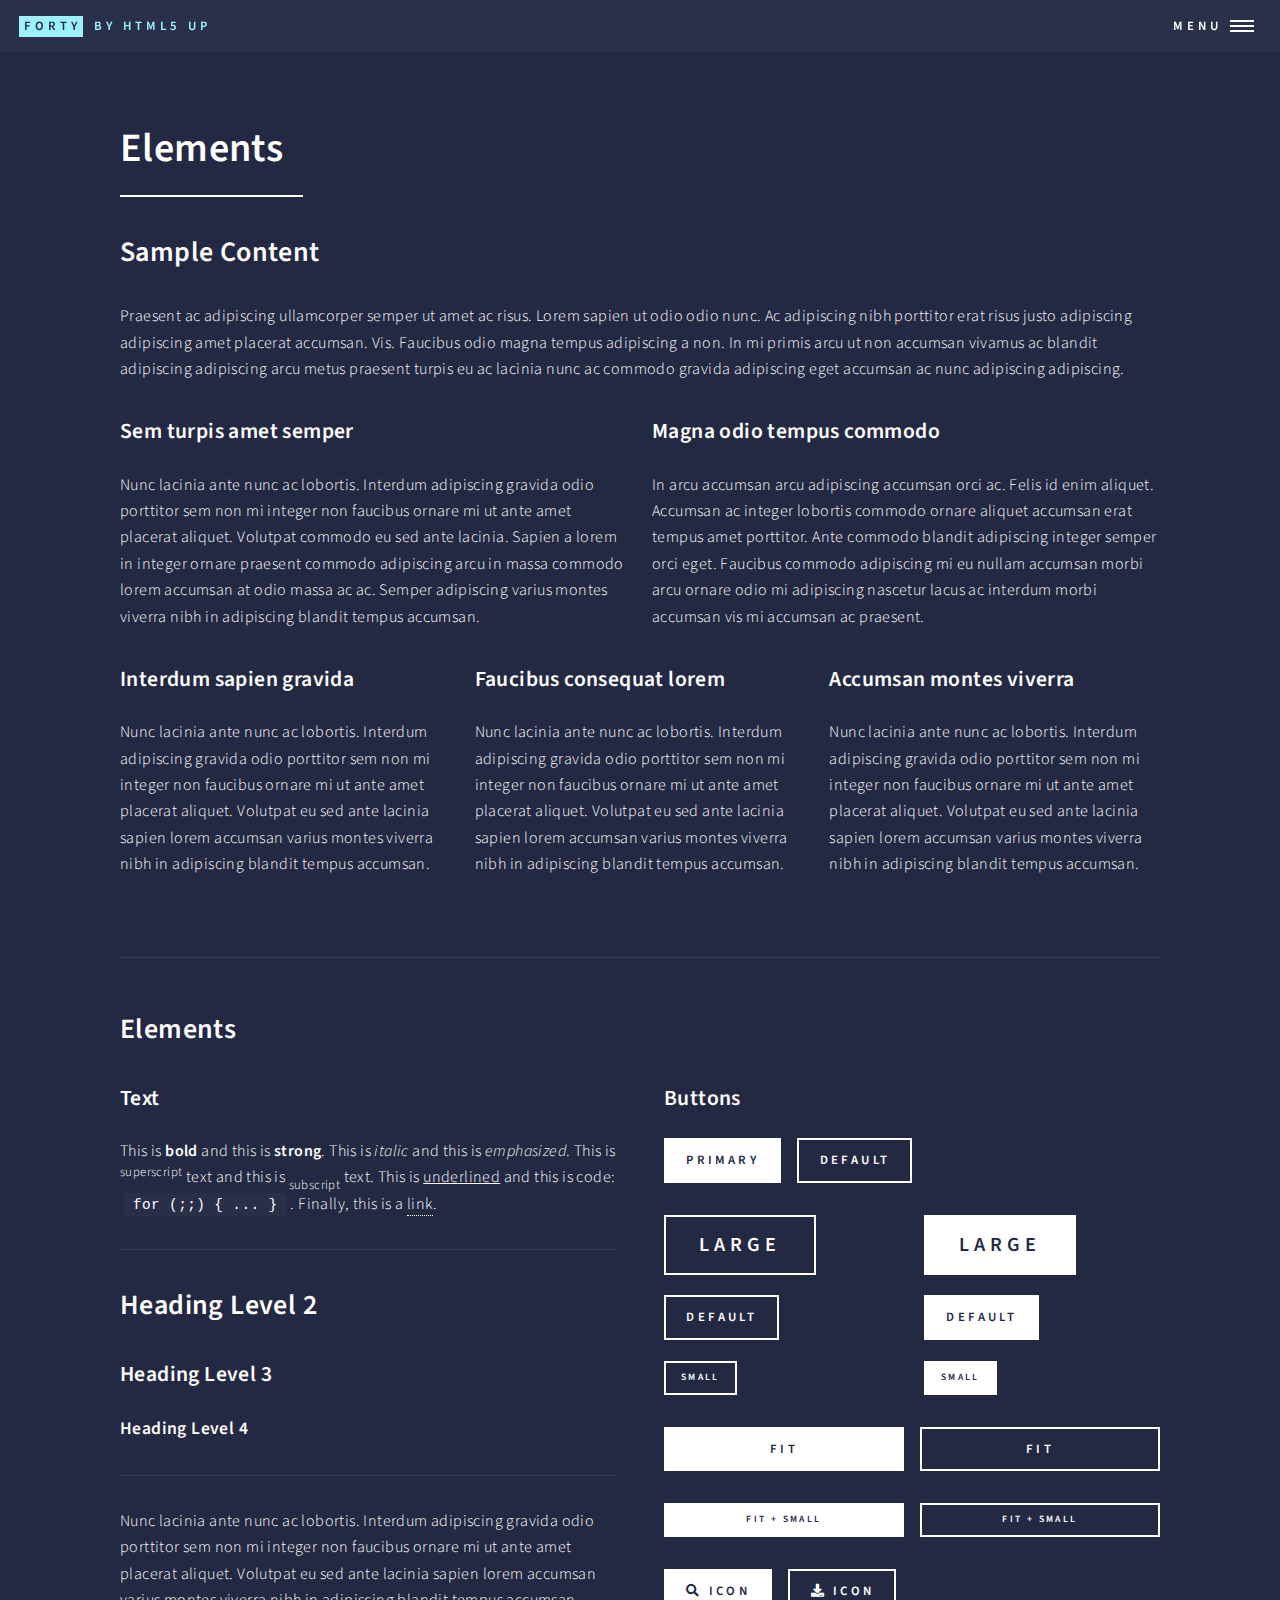
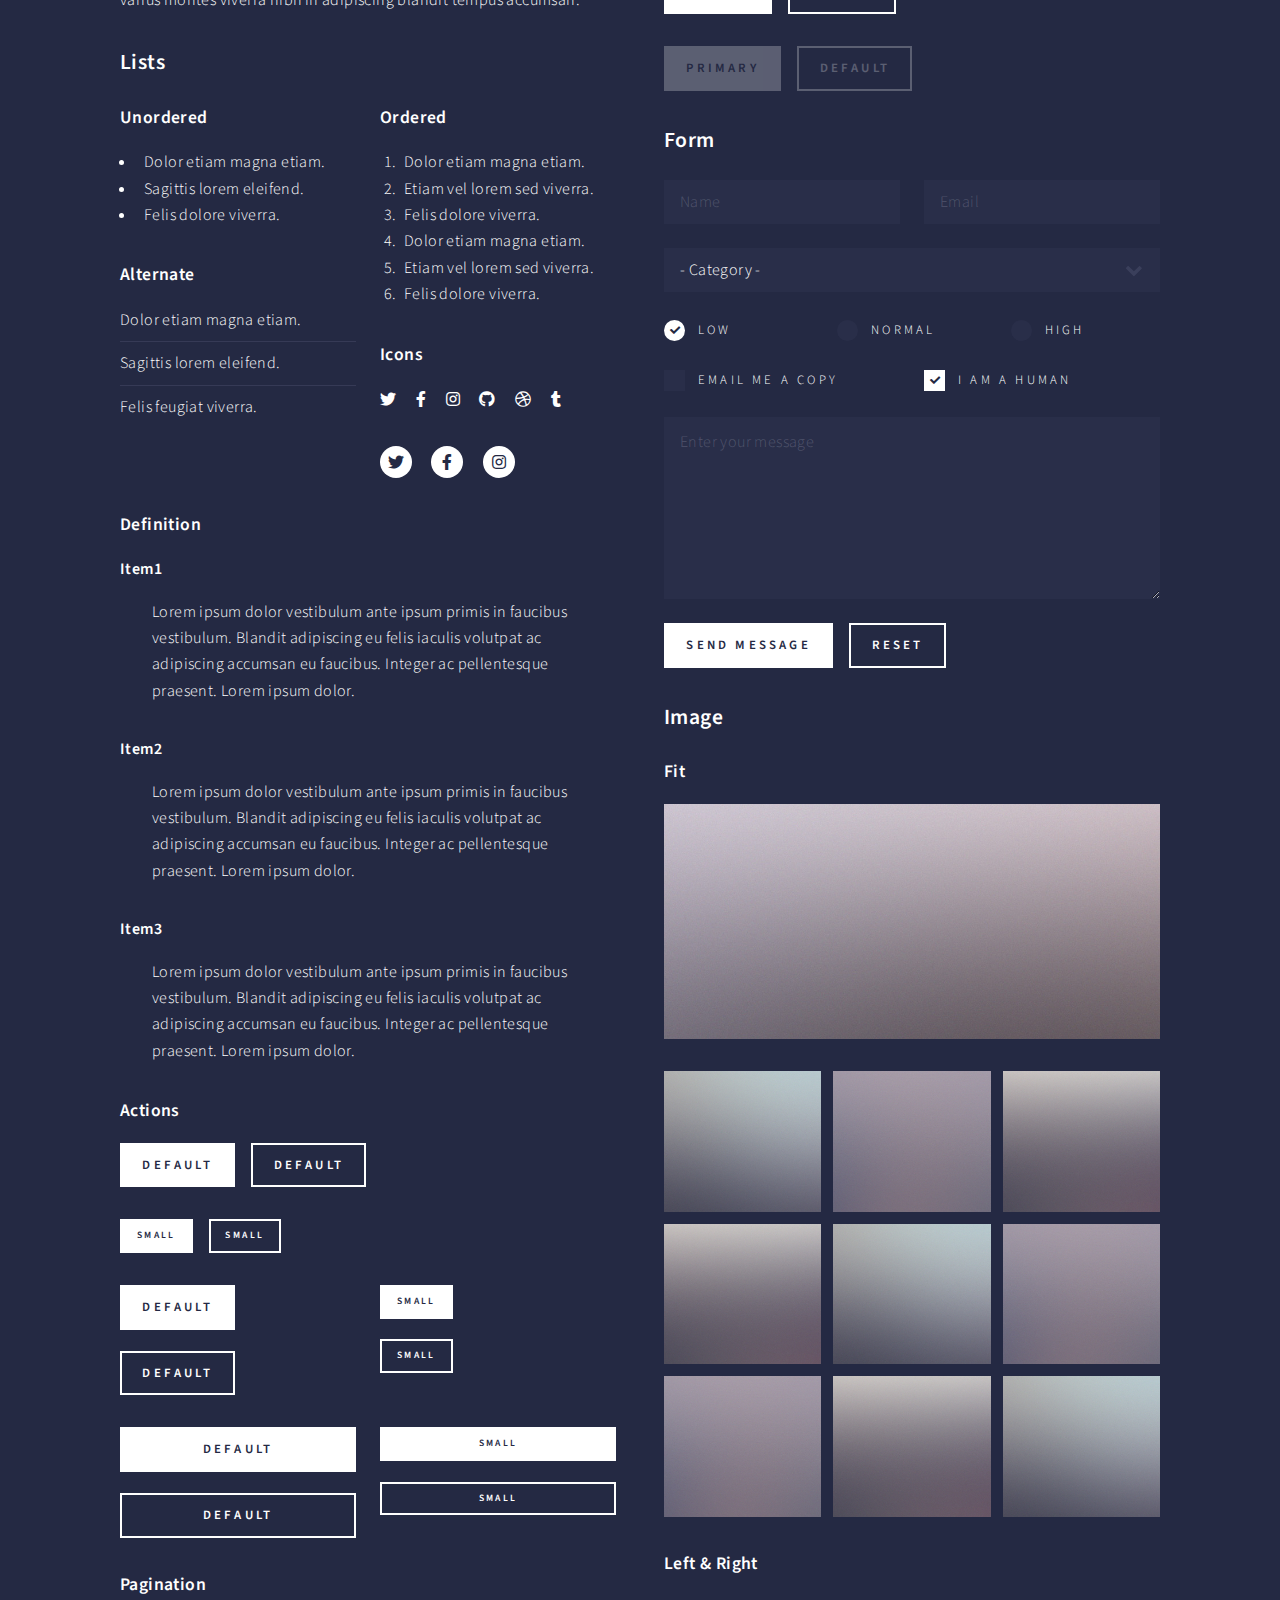
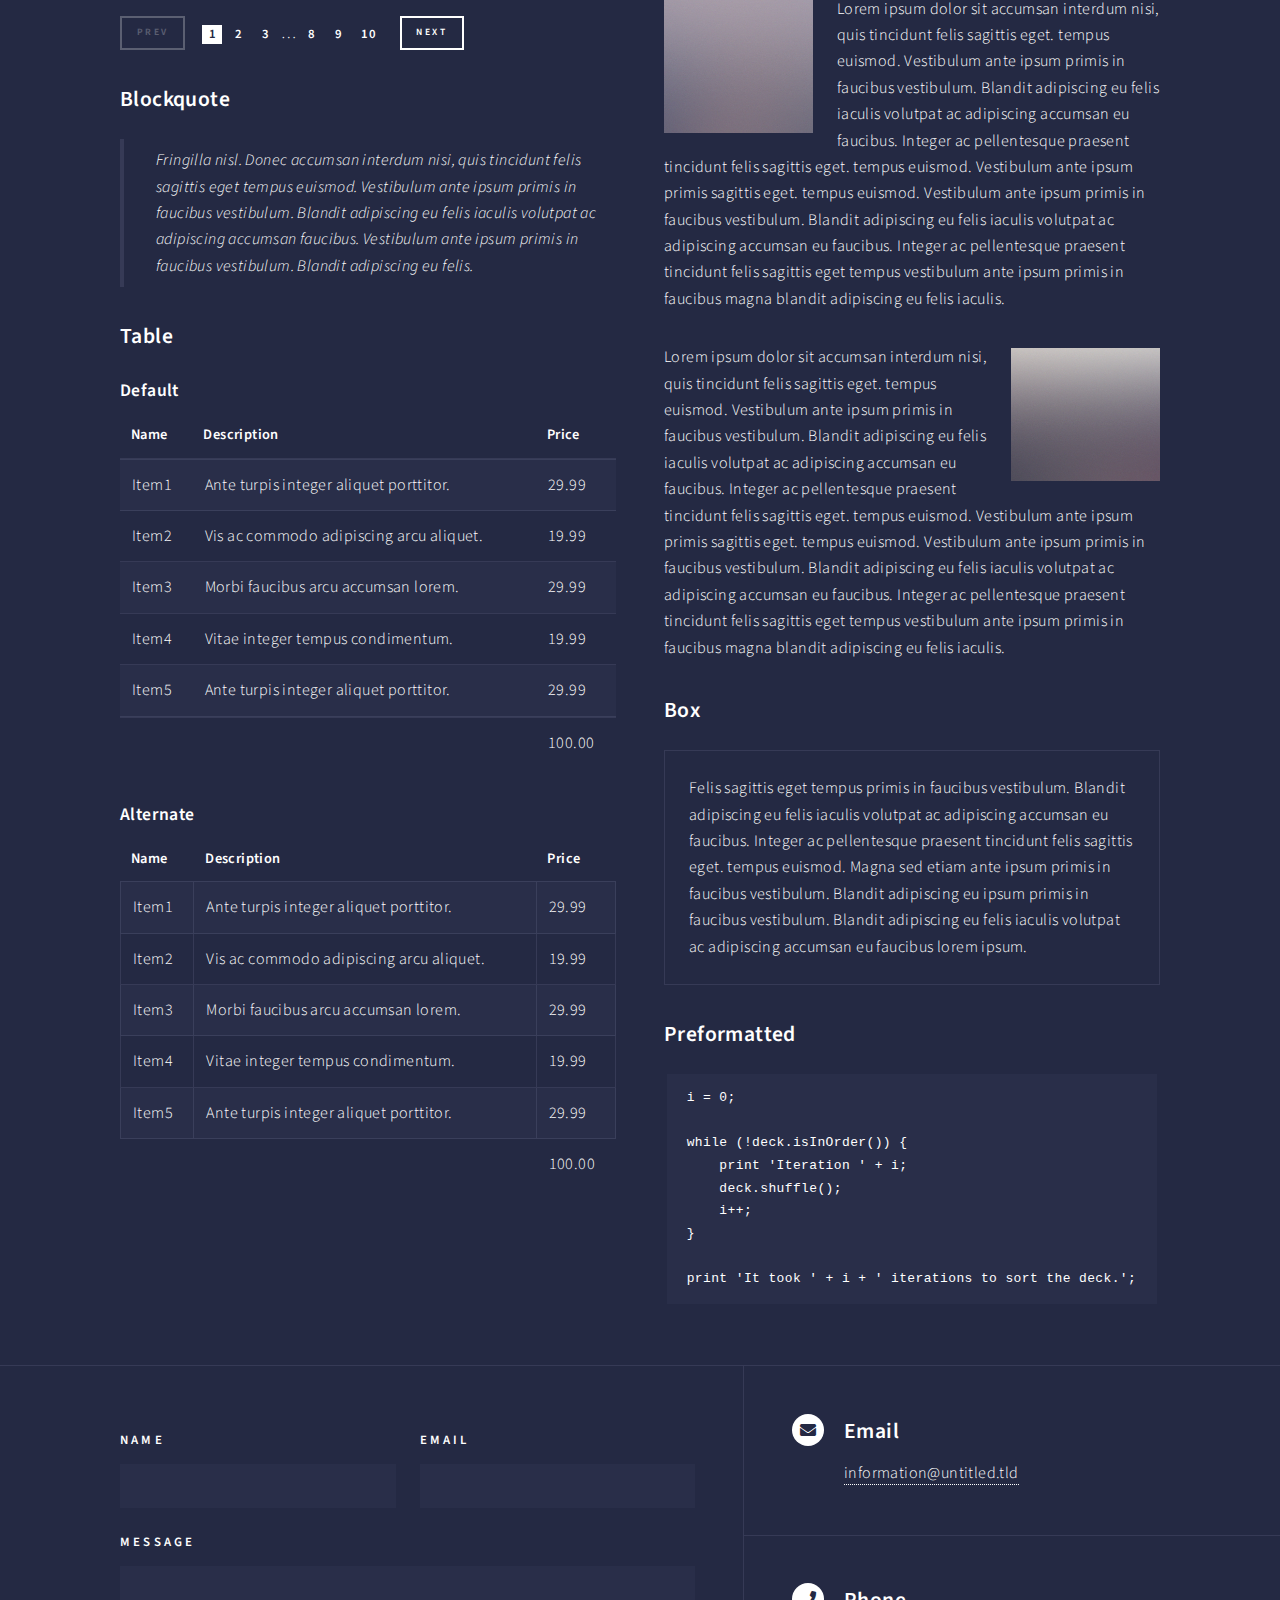
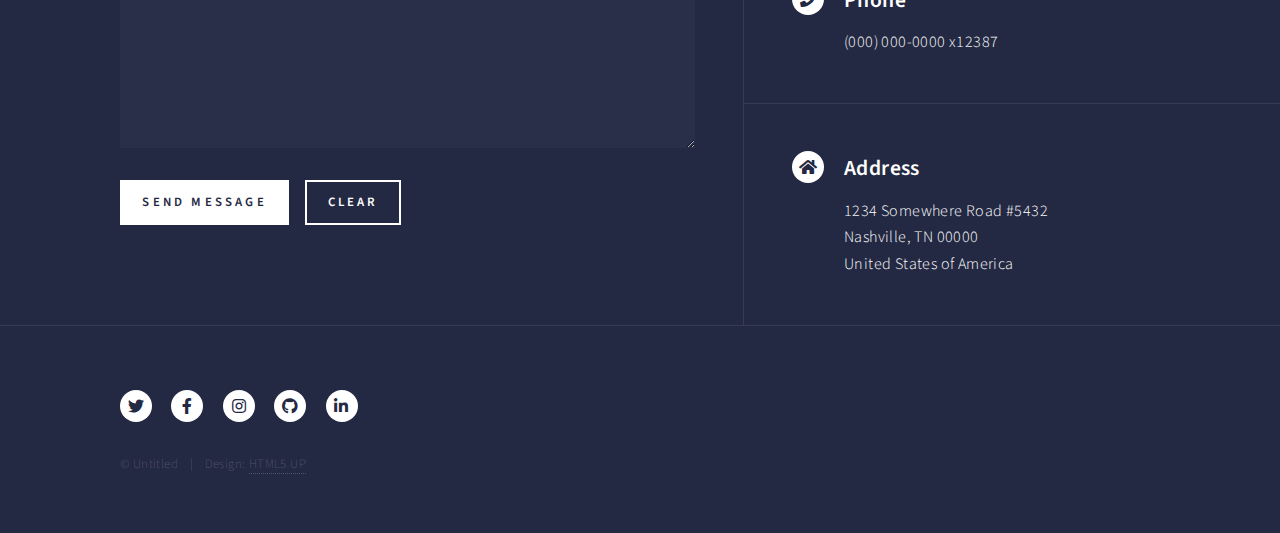
==== elements.html @ 1d863064 "html5upforty Template" ====
<!DOCTYPE HTML>
<!--
	Forty by HTML5 UP
	html5up.net | @ajlkn
	Free for personal and commercial use under the CCA 3.0 license (html5up.net/license)
-->
<html>
	<head>
		<title>Elements - Forty by HTML5 UP</title>
		<meta charset="utf-8" />
		<meta name="viewport" content="width=device-width, initial-scale=1, user-scalable=no" />
		<link rel="stylesheet" href="assets/css/main.css" />
		<noscript><link rel="stylesheet" href="assets/css/noscript.css" /></noscript>
	</head>
	<body class="is-preload">

		<!-- Wrapper -->
			<div id="wrapper">

				<!-- Header -->
					<header id="header">
						<a href="index.html" class="logo"><strong>Forty</strong> <span>by HTML5 UP</span></a>
						<nav>
							<a href="#menu">Menu</a>
						</nav>
					</header>

				<!-- Menu -->
					<nav id="menu">
						<ul class="links">
							<li><a href="index.html">Home</a></li>
							<li><a href="landing.html">Landing</a></li>
							<li><a href="generic.html">Generic</a></li>
							<li><a href="elements.html">Elements</a></li>
						</ul>
						<ul class="actions stacked">
							<li><a href="#" class="button primary fit">Get Started</a></li>
							<li><a href="#" class="button fit">Log In</a></li>
						</ul>
					</nav>

				<!-- Main -->
					<div id="main" class="alt">

						<!-- One -->
							<section id="one">
								<div class="inner">
									<header class="major">
										<h1>Elements</h1>
									</header>

									<!-- Content -->
										<h2 id="content">Sample Content</h2>
										<p>Praesent ac adipiscing ullamcorper semper ut amet ac risus. Lorem sapien ut odio odio nunc. Ac adipiscing nibh porttitor erat risus justo adipiscing adipiscing amet placerat accumsan. Vis. Faucibus odio magna tempus adipiscing a non. In mi primis arcu ut non accumsan vivamus ac blandit adipiscing adipiscing arcu metus praesent turpis eu ac lacinia nunc ac commodo gravida adipiscing eget accumsan ac nunc adipiscing adipiscing.</p>
										<div class="row">
											<div class="col-6 col-12-small">
												<h3>Sem turpis amet semper</h3>
												<p>Nunc lacinia ante nunc ac lobortis. Interdum adipiscing gravida odio porttitor sem non mi integer non faucibus ornare mi ut ante amet placerat aliquet. Volutpat commodo eu sed ante lacinia. Sapien a lorem in integer ornare praesent commodo adipiscing arcu in massa commodo lorem accumsan at odio massa ac ac. Semper adipiscing varius montes viverra nibh in adipiscing blandit tempus accumsan.</p>
											</div>
											<div class="col-6 col-12-small">
												<h3>Magna odio tempus commodo</h3>
												<p>In arcu accumsan arcu adipiscing accumsan orci ac. Felis id enim aliquet. Accumsan ac integer lobortis commodo ornare aliquet accumsan erat tempus amet porttitor. Ante commodo blandit adipiscing integer semper orci eget. Faucibus commodo adipiscing mi eu nullam accumsan morbi arcu ornare odio mi adipiscing nascetur lacus ac interdum morbi accumsan vis mi accumsan ac praesent.</p>
											</div>
											<!-- Break -->
											<div class="col-4 col-12-medium">
												<h3>Interdum sapien gravida</h3>
												<p>Nunc lacinia ante nunc ac lobortis. Interdum adipiscing gravida odio porttitor sem non mi integer non faucibus ornare mi ut ante amet placerat aliquet. Volutpat eu sed ante lacinia sapien lorem accumsan varius montes viverra nibh in adipiscing blandit tempus accumsan.</p>
											</div>
											<div class="col-4 col-12-medium">
												<h3>Faucibus consequat lorem</h3>
												<p>Nunc lacinia ante nunc ac lobortis. Interdum adipiscing gravida odio porttitor sem non mi integer non faucibus ornare mi ut ante amet placerat aliquet. Volutpat eu sed ante lacinia sapien lorem accumsan varius montes viverra nibh in adipiscing blandit tempus accumsan.</p>
											</div>
											<div class="col-4 col-12-medium">
												<h3>Accumsan montes viverra</h3>
												<p>Nunc lacinia ante nunc ac lobortis. Interdum adipiscing gravida odio porttitor sem non mi integer non faucibus ornare mi ut ante amet placerat aliquet. Volutpat eu sed ante lacinia sapien lorem accumsan varius montes viverra nibh in adipiscing blandit tempus accumsan.</p>
											</div>
										</div>

									<hr class="major" />

									<!-- Elements -->
										<h2 id="elements">Elements</h2>
										<div class="row gtr-200">
											<div class="col-6 col-12-medium">

												<!-- Text stuff -->
													<h3>Text</h3>
													<p>This is <b>bold</b> and this is <strong>strong</strong>. This is <i>italic</i> and this is <em>emphasized</em>.
													This is <sup>superscript</sup> text and this is <sub>subscript</sub> text.
													This is <u>underlined</u> and this is code: <code>for (;;) { ... }</code>.
													Finally, this is a <a href="#">link</a>.</p>
													<hr />
													<h2>Heading Level 2</h2>
													<h3>Heading Level 3</h3>
													<h4>Heading Level 4</h4>
													<hr />
													<p>Nunc lacinia ante nunc ac lobortis. Interdum adipiscing gravida odio porttitor sem non mi integer non faucibus ornare mi ut ante amet placerat aliquet. Volutpat eu sed ante lacinia sapien lorem accumsan varius montes viverra nibh in adipiscing blandit tempus accumsan.</p>

												<!-- Lists -->
													<h3>Lists</h3>
													<div class="row">
														<div class="col-6 col-12-small">

															<h4>Unordered</h4>
															<ul>
																<li>Dolor etiam magna etiam.</li>
																<li>Sagittis lorem eleifend.</li>
																<li>Felis dolore viverra.</li>
															</ul>

															<h4>Alternate</h4>
															<ul class="alt">
																<li>Dolor etiam magna etiam.</li>
																<li>Sagittis lorem eleifend.</li>
																<li>Felis feugiat viverra.</li>
															</ul>

														</div>
														<div class="col-6 col-12-small">

															<h4>Ordered</h4>
															<ol>
																<li>Dolor etiam magna etiam.</li>
																<li>Etiam vel lorem sed viverra.</li>
																<li>Felis dolore viverra.</li>
																<li>Dolor etiam magna etiam.</li>
																<li>Etiam vel lorem sed viverra.</li>
																<li>Felis dolore viverra.</li>
															</ol>

															<h4>Icons</h4>
															<ul class="icons">
																<li><a href="#" class="icon brands fa-twitter"><span class="label">Twitter</span></a></li>
																<li><a href="#" class="icon brands fa-facebook-f"><span class="label">Facebook</span></a></li>
																<li><a href="#" class="icon brands fa-instagram"><span class="label">Instagram</span></a></li>
																<li><a href="#" class="icon brands fa-github"><span class="label">Github</span></a></li>
																<li><a href="#" class="icon brands fa-dribbble"><span class="label">Dribbble</span></a></li>
																<li><a href="#" class="icon brands fa-tumblr"><span class="label">Tumblr</span></a></li>
															</ul>
															<ul class="icons">
																<li><a href="#" class="icon brands alt fa-twitter"><span class="label">Twitter</span></a></li>
																<li><a href="#" class="icon brands alt fa-facebook-f"><span class="label">Facebook</span></a></li>
																<li><a href="#" class="icon brands alt fa-instagram"><span class="label">Instagram</span></a></li>
															</ul>

														</div>
													</div>
													<h4>Definition</h4>
													<dl>
														<dt>Item1</dt>
														<dd>
															<p>Lorem ipsum dolor vestibulum ante ipsum primis in faucibus vestibulum. Blandit adipiscing eu felis iaculis volutpat ac adipiscing accumsan eu faucibus. Integer ac pellentesque praesent. Lorem ipsum dolor.</p>
														</dd>
														<dt>Item2</dt>
														<dd>
															<p>Lorem ipsum dolor vestibulum ante ipsum primis in faucibus vestibulum. Blandit adipiscing eu felis iaculis volutpat ac adipiscing accumsan eu faucibus. Integer ac pellentesque praesent. Lorem ipsum dolor.</p>
														</dd>
														<dt>Item3</dt>
														<dd>
															<p>Lorem ipsum dolor vestibulum ante ipsum primis in faucibus vestibulum. Blandit adipiscing eu felis iaculis volutpat ac adipiscing accumsan eu faucibus. Integer ac pellentesque praesent. Lorem ipsum dolor.</p>
														</dd>
													</dl>

													<h4>Actions</h4>
													<ul class="actions">
														<li><a href="#" class="button primary">Default</a></li>
														<li><a href="#" class="button">Default</a></li>
													</ul>
													<ul class="actions small">
														<li><a href="#" class="button primary small">Small</a></li>
														<li><a href="#" class="button small">Small</a></li>
													</ul>
													<div class="row">
														<div class="col-6 col-12-small">
															<ul class="actions stacked">
																<li><a href="#" class="button primary">Default</a></li>
																<li><a href="#" class="button">Default</a></li>
															</ul>
														</div>
														<div class="col-6 col-12-small">
															<ul class="actions stacked">
																<li><a href="#" class="button primary small">Small</a></li>
																<li><a href="#" class="button small">Small</a></li>
															</ul>
														</div>
														<div class="col-6 col-12-small">
															<ul class="actions stacked">
																<li><a href="#" class="button primary fit">Default</a></li>
																<li><a href="#" class="button fit">Default</a></li>
															</ul>
														</div>
														<div class="col-6 col-12-small">
															<ul class="actions stacked">
																<li><a href="#" class="button primary small fit">Small</a></li>
																<li><a href="#" class="button small fit">Small</a></li>
															</ul>
														</div>
													</div>

													<h4>Pagination</h4>
													<ul class="pagination">
														<li><span class="button small disabled">Prev</span></li>
														<li><a href="#" class="page active">1</a></li>
														<li><a href="#" class="page">2</a></li>
														<li><a href="#" class="page">3</a></li>
														<li><span>&hellip;</span></li>
														<li><a href="#" class="page">8</a></li>
														<li><a href="#" class="page">9</a></li>
														<li><a href="#" class="page">10</a></li>
														<li><a href="#" class="button small">Next</a></li>
													</ul>

												<!-- Blockquote -->
													<h3>Blockquote</h3>
													<blockquote>Fringilla nisl. Donec accumsan interdum nisi, quis tincidunt felis sagittis eget tempus euismod. Vestibulum ante ipsum primis in faucibus vestibulum. Blandit adipiscing eu felis iaculis volutpat ac adipiscing accumsan faucibus. Vestibulum ante ipsum primis in faucibus vestibulum. Blandit adipiscing eu felis.</blockquote>

												<!-- Table -->
													<h3>Table</h3>

													<h4>Default</h4>
													<div class="table-wrapper">
														<table>
															<thead>
																<tr>
																	<th>Name</th>
																	<th>Description</th>
																	<th>Price</th>
																</tr>
															</thead>
															<tbody>
																<tr>
																	<td>Item1</td>
																	<td>Ante turpis integer aliquet porttitor.</td>
																	<td>29.99</td>
																</tr>
																<tr>
																	<td>Item2</td>
																	<td>Vis ac commodo adipiscing arcu aliquet.</td>
																	<td>19.99</td>
																</tr>
																<tr>
																	<td>Item3</td>
																	<td> Morbi faucibus arcu accumsan lorem.</td>
																	<td>29.99</td>
																</tr>
																<tr>
																	<td>Item4</td>
																	<td>Vitae integer tempus condimentum.</td>
																	<td>19.99</td>
																</tr>
																<tr>
																	<td>Item5</td>
																	<td>Ante turpis integer aliquet porttitor.</td>
																	<td>29.99</td>
																</tr>
															</tbody>
															<tfoot>
																<tr>
																	<td colspan="2"></td>
																	<td>100.00</td>
																</tr>
															</tfoot>
														</table>
													</div>

													<h4>Alternate</h4>
													<div class="table-wrapper">
														<table class="alt">
															<thead>
																<tr>
																	<th>Name</th>
																	<th>Description</th>
																	<th>Price</th>
																</tr>
															</thead>
															<tbody>
																<tr>
																	<td>Item1</td>
																	<td>Ante turpis integer aliquet porttitor.</td>
																	<td>29.99</td>
																</tr>
																<tr>
																	<td>Item2</td>
																	<td>Vis ac commodo adipiscing arcu aliquet.</td>
																	<td>19.99</td>
																</tr>
																<tr>
																	<td>Item3</td>
																	<td> Morbi faucibus arcu accumsan lorem.</td>
																	<td>29.99</td>
																</tr>
																<tr>
																	<td>Item4</td>
																	<td>Vitae integer tempus condimentum.</td>
																	<td>19.99</td>
																</tr>
																<tr>
																	<td>Item5</td>
																	<td>Ante turpis integer aliquet porttitor.</td>
																	<td>29.99</td>
																</tr>
															</tbody>
															<tfoot>
																<tr>
																	<td colspan="2"></td>
																	<td>100.00</td>
																</tr>
															</tfoot>
														</table>
													</div>

											</div>
											<div class="col-6 col-12-medium">

												<!-- Buttons -->
													<h3>Buttons</h3>
													<ul class="actions">
														<li><a href="#" class="button primary">Primary</a></li>
														<li><a href="#" class="button">Default</a></li>
													</ul>
													<div class="row">
														<div class="col-6 col-12-xsmall">
															<ul class="actions stacked">
																<li><a href="#" class="button large">Large</a></li>
																<li><a href="#" class="button">Default</a></li>
																<li><a href="#" class="button small">Small</a></li>
															</ul>
														</div>
														<div class="col-6 col-12-xsmall">
															<ul class="actions stacked">
																<li><a href="#" class="button primary large">Large</a></li>
																<li><a href="#" class="button primary">Default</a></li>
																<li><a href="#" class="button primary small">Small</a></li>
															</ul>
														</div>
													</div>
													<ul class="actions fit">
														<li><a href="#" class="button primary fit">Fit</a></li>
														<li><a href="#" class="button fit">Fit</a></li>
													</ul>
													<ul class="actions fit small">
														<li><a href="#" class="button primary fit small">Fit + Small</a></li>
														<li><a href="#" class="button fit small">Fit + Small</a></li>
													</ul>
													<ul class="actions">
														<li><a href="#" class="button primary icon solid fa-search">Icon</a></li>
														<li><a href="#" class="button icon solid fa-download">Icon</a></li>
													</ul>
													<ul class="actions">
														<li><span class="button primary disabled">Primary</span></li>
														<li><span class="button disabled">Default</span></li>
													</ul>

												<!-- Form -->
													<h3>Form</h3>

													<form method="post" action="#">
														<div class="row gtr-uniform">
															<div class="col-6 col-12-xsmall">
																<input type="text" name="demo-name" id="demo-name" value="" placeholder="Name" />
															</div>
															<div class="col-6 col-12-xsmall">
																<input type="email" name="demo-email" id="demo-email" value="" placeholder="Email" />
															</div>
															<!-- Break -->
															<div class="col-12">
																<select name="demo-category" id="demo-category">
																	<option value="">- Category -</option>
																	<option value="1">Manufacturing</option>
																	<option value="1">Shipping</option>
																	<option value="1">Administration</option>
																	<option value="1">Human Resources</option>
																</select>
															</div>
															<!-- Break -->
															<div class="col-4 col-12-small">
																<input type="radio" id="demo-priority-low" name="demo-priority" checked>
																<label for="demo-priority-low">Low</label>
															</div>
															<div class="col-4 col-12-small">
																<input type="radio" id="demo-priority-normal" name="demo-priority">
																<label for="demo-priority-normal">Normal</label>
															</div>
															<div class="col-4 col-12-small">
																<input type="radio" id="demo-priority-high" name="demo-priority">
																<label for="demo-priority-high">High</label>
															</div>
															<!-- Break -->
															<div class="col-6 col-12-small">
																<input type="checkbox" id="demo-copy" name="demo-copy">
																<label for="demo-copy">Email me a copy</label>
															</div>
															<div class="col-6 col-12-small">
																<input type="checkbox" id="demo-human" name="demo-human" checked>
																<label for="demo-human">I am a human</label>
															</div>
															<!-- Break -->
															<div class="col-12">
																<textarea name="demo-message" id="demo-message" placeholder="Enter your message" rows="6"></textarea>
															</div>
															<!-- Break -->
															<div class="col-12">
																<ul class="actions">
																	<li><input type="submit" value="Send Message" class="primary" /></li>
																	<li><input type="reset" value="Reset" /></li>
																</ul>
															</div>
														</div>
													</form>

												<!-- Image -->
													<h3>Image</h3>

													<h4>Fit</h4>
													<span class="image fit"><img src="images/pic03.jpg" alt="" /></span>
													<div class="box alt">
														<div class="row gtr-50 gtr-uniform">
															<div class="col-4"><span class="image fit"><img src="images/pic08.jpg" alt="" /></span></div>
															<div class="col-4"><span class="image fit"><img src="images/pic09.jpg" alt="" /></span></div>
															<div class="col-4"><span class="image fit"><img src="images/pic10.jpg" alt="" /></span></div>
															<!-- Break -->
															<div class="col-4"><span class="image fit"><img src="images/pic10.jpg" alt="" /></span></div>
															<div class="col-4"><span class="image fit"><img src="images/pic08.jpg" alt="" /></span></div>
															<div class="col-4"><span class="image fit"><img src="images/pic09.jpg" alt="" /></span></div>
															<!-- Break -->
															<div class="col-4"><span class="image fit"><img src="images/pic09.jpg" alt="" /></span></div>
															<div class="col-4"><span class="image fit"><img src="images/pic10.jpg" alt="" /></span></div>
															<div class="col-4"><span class="image fit"><img src="images/pic08.jpg" alt="" /></span></div>
														</div>
													</div>

													<h4>Left &amp; Right</h4>
													<p><span class="image left"><img src="images/pic09.jpg" alt="" /></span>Lorem ipsum dolor sit accumsan interdum nisi, quis tincidunt felis sagittis eget. tempus euismod. Vestibulum ante ipsum primis in faucibus vestibulum. Blandit adipiscing eu felis iaculis volutpat ac adipiscing accumsan eu faucibus. Integer ac pellentesque praesent tincidunt felis sagittis eget. tempus euismod. Vestibulum ante ipsum primis sagittis eget. tempus euismod. Vestibulum ante ipsum primis in faucibus vestibulum. Blandit adipiscing eu felis iaculis volutpat ac adipiscing accumsan eu faucibus. Integer ac pellentesque praesent tincidunt felis sagittis eget tempus vestibulum ante ipsum primis in faucibus magna blandit adipiscing eu felis iaculis.</p>
													<p><span class="image right"><img src="images/pic10.jpg" alt="" /></span>Lorem ipsum dolor sit accumsan interdum nisi, quis tincidunt felis sagittis eget. tempus euismod. Vestibulum ante ipsum primis in faucibus vestibulum. Blandit adipiscing eu felis iaculis volutpat ac adipiscing accumsan eu faucibus. Integer ac pellentesque praesent tincidunt felis sagittis eget. tempus euismod. Vestibulum ante ipsum primis sagittis eget. tempus euismod. Vestibulum ante ipsum primis in faucibus vestibulum. Blandit adipiscing eu felis iaculis volutpat ac adipiscing accumsan eu faucibus. Integer ac pellentesque praesent tincidunt felis sagittis eget tempus vestibulum ante ipsum primis in faucibus magna blandit adipiscing eu felis iaculis.</p>

												<!-- Box -->
													<h3>Box</h3>
													<div class="box">
														<p>Felis sagittis eget tempus primis in faucibus vestibulum. Blandit adipiscing eu felis iaculis volutpat ac adipiscing accumsan eu faucibus. Integer ac pellentesque praesent tincidunt felis sagittis eget. tempus euismod. Magna sed etiam ante ipsum primis in faucibus vestibulum. Blandit adipiscing eu ipsum primis in faucibus vestibulum. Blandit adipiscing eu felis iaculis volutpat ac adipiscing accumsan eu faucibus lorem ipsum.</p>
													</div>

												<!-- Preformatted Code -->
													<h3>Preformatted</h3>
													<pre><code>i = 0;

while (!deck.isInOrder()) {
    print 'Iteration ' + i;
    deck.shuffle();
    i++;
}

print 'It took ' + i + ' iterations to sort the deck.';
</code></pre>

											</div>
										</div>

								</div>
							</section>

					</div>

				<!-- Contact -->
					<section id="contact">
						<div class="inner">
							<section>
								<form method="post" action="#">
									<div class="fields">
										<div class="field half">
											<label for="name">Name</label>
											<input type="text" name="name" id="name" />
										</div>
										<div class="field half">
											<label for="email">Email</label>
											<input type="text" name="email" id="email" />
										</div>
										<div class="field">
											<label for="message">Message</label>
											<textarea name="message" id="message" rows="6"></textarea>
										</div>
									</div>
									<ul class="actions">
										<li><input type="submit" value="Send Message" class="primary" /></li>
										<li><input type="reset" value="Clear" /></li>
									</ul>
								</form>
							</section>
							<section class="split">
								<section>
									<div class="contact-method">
										<span class="icon solid alt fa-envelope"></span>
										<h3>Email</h3>
										<a href="#">information@untitled.tld</a>
									</div>
								</section>
								<section>
									<div class="contact-method">
										<span class="icon solid alt fa-phone"></span>
										<h3>Phone</h3>
										<span>(000) 000-0000 x12387</span>
									</div>
								</section>
								<section>
									<div class="contact-method">
										<span class="icon solid alt fa-home"></span>
										<h3>Address</h3>
										<span>1234 Somewhere Road #5432<br />
										Nashville, TN 00000<br />
										United States of America</span>
									</div>
								</section>
							</section>
						</div>
					</section>

				<!-- Footer -->
					<footer id="footer">
						<div class="inner">
							<ul class="icons">
								<li><a href="#" class="icon brands alt fa-twitter"><span class="label">Twitter</span></a></li>
								<li><a href="#" class="icon brands alt fa-facebook-f"><span class="label">Facebook</span></a></li>
								<li><a href="#" class="icon brands alt fa-instagram"><span class="label">Instagram</span></a></li>
								<li><a href="#" class="icon brands alt fa-github"><span class="label">GitHub</span></a></li>
								<li><a href="#" class="icon brands alt fa-linkedin-in"><span class="label">LinkedIn</span></a></li>
							</ul>
							<ul class="copyright">
								<li>&copy; Untitled</li><li>Design: <a href="https://html5up.net">HTML5 UP</a></li>
							</ul>
						</div>
					</footer>

			</div>

		<!-- Scripts -->
			<script src="assets/js/jquery.min.js"></script>
			<script src="assets/js/jquery.scrolly.min.js"></script>
			<script src="assets/js/jquery.scrollex.min.js"></script>
			<script src="assets/js/browser.min.js"></script>
			<script src="assets/js/breakpoints.min.js"></script>
			<script src="assets/js/util.js"></script>
			<script src="assets/js/main.js"></script>

	</body>
</html>
---- assets/css/main.css ----
@import url(fontawesome-all.min.css);
@import url("https://fonts.googleapis.com/css?family=Source+Sans+Pro:300,300italic,600,600italic");

/*
	Forty by HTML5 UP
	html5up.net | @ajlkn
	Free for personal and commercial use under the CCA 3.0 license (html5up.net/license)
*/

html, body, div, span, applet, object,
iframe, h1, h2, h3, h4, h5, h6, p, blockquote,
pre, a, abbr, acronym, address, big, cite,
code, del, dfn, em, img, ins, kbd, q, s, samp,
small, strike, strong, sub, sup, tt, var, b,
u, i, center, dl, dt, dd, ol, ul, li, fieldset,
form, label, legend, table, caption, tbody,
tfoot, thead, tr, th, td, article, aside,
canvas, details, embed, figure, figcaption,
footer, header, hgroup, menu, nav, output, ruby,
section, summary, time, mark, audio, video {
	margin: 0;
	padding: 0;
	border: 0;
	font-size: 100%;
	font: inherit;
	vertical-align: baseline;}

article, aside, details, figcaption, figure,
footer, header, hgroup, menu, nav, section {
	display: block;}

body {
	line-height: 1;
}

ol, ul {
	list-style: none;
}

blockquote, q {
	quotes: none;
}

	blockquote:before, blockquote:after, q:before, q:after {
		content: '';
		content: none;
	}

table {
	border-collapse: collapse;
	border-spacing: 0;
}

body {
	-webkit-text-size-adjust: none;
}

mark {
	background-color: transparent;
	color: inherit;
}

input::-moz-focus-inner {
	border: 0;
	padding: 0;
}

input, select, textarea {
	-moz-appearance: none;
	-webkit-appearance: none;
	-ms-appearance: none;
	appearance: none;
}

/* Basic */

	@-ms-viewport {
		width: device-width;
	}

	body {
		-ms-overflow-style: scrollbar;
	}

	@media screen and (max-width: 480px) {

		html, body {
			min-width: 320px;
		}

	}

	html {
		box-sizing: border-box;
	}

	*, *:before, *:after {
		box-sizing: inherit;
	}

	body {
		background: #242943;
	}

		body.is-preload *, body.is-preload *:before, body.is-preload *:after {
			-moz-animation: none !important;
			-webkit-animation: none !important;
			-ms-animation: none !important;
			animation: none !important;
			-moz-transition: none !important;
			-webkit-transition: none !important;
			-ms-transition: none !important;
			transition: none !important;
		}

/* Type */

	body, input, select, textarea {
		color: #ffffff;
		font-family: "Source Sans Pro", Helvetica, sans-serif;
		font-size: 17pt;
		font-weight: 300;
		letter-spacing: 0.025em;
		line-height: 1.65;
	}

		@media screen and (max-width: 1680px) {

			body, input, select, textarea {
				font-size: 14pt;
			}

		}

		@media screen and (max-width: 1280px) {

			body, input, select, textarea {
				font-size: 12pt;
			}

		}

		@media screen and (max-width: 360px) {

			body, input, select, textarea {
				font-size: 11pt;
			}

		}

	a {
		-moz-transition: color 0.2s ease-in-out, border-bottom-color 0.2s ease-in-out;
		-webkit-transition: color 0.2s ease-in-out, border-bottom-color 0.2s ease-in-out;
		-ms-transition: color 0.2s ease-in-out, border-bottom-color 0.2s ease-in-out;
		transition: color 0.2s ease-in-out, border-bottom-color 0.2s ease-in-out;
		border-bottom: dotted 1px;
		color: inherit;
		text-decoration: none;
	}

		a:hover {
			border-bottom-color: transparent;
			color: #9bf1ff !important;
		}

		a:active {
			color: #53e3fb !important;
		}

	strong, b {
		color: #ffffff;
		font-weight: 600;
	}

	em, i {
		font-style: italic;
	}

	p {
		margin: 0 0 2em 0;
	}

	h1, h2, h3, h4, h5, h6 {
		color: #ffffff;
		font-weight: 600;
		line-height: 1.65;
		margin: 0 0 1em 0;
	}

		h1 a, h2 a, h3 a, h4 a, h5 a, h6 a {
			color: inherit;
			border-bottom: 0;
		}

	h1 {
		font-size: 2.5em;
	}

	h2 {
		font-size: 1.75em;
	}

	h3 {
		font-size: 1.35em;
	}

	h4 {
		font-size: 1.1em;
	}

	h5 {
		font-size: 0.9em;
	}

	h6 {
		font-size: 0.7em;
	}

	@media screen and (max-width: 736px) {

		h1 {
			font-size: 2em;
		}

		h2 {
			font-size: 1.5em;
		}

		h3 {
			font-size: 1.25em;
		}

	}

	sub {
		font-size: 0.8em;
		position: relative;
		top: 0.5em;
	}

	sup {
		font-size: 0.8em;
		position: relative;
		top: -0.5em;
	}

	blockquote {
		border-left: solid 4px rgba(212, 212, 255, 0.1);
		font-style: italic;
		margin: 0 0 2em 0;
		padding: 0.5em 0 0.5em 2em;
	}

	code {
		background: rgba(212, 212, 255, 0.035);
		font-family: "Courier New", monospace;
		font-size: 0.9em;
		margin: 0 0.25em;
		padding: 0.25em 0.65em;
	}

	pre {
		-webkit-overflow-scrolling: touch;
		font-family: "Courier New", monospace;
		font-size: 0.9em;
		margin: 0 0 2em 0;
	}

		pre code {
			display: block;
			line-height: 1.75;
			padding: 1em 1.5em;
			overflow-x: auto;
		}

	hr {
		border: 0;
		border-bottom: solid 1px rgba(212, 212, 255, 0.1);
		margin: 2em 0;
	}

		hr.major {
			margin: 3em 0;
		}

	.align-left {
		text-align: left;
	}

	.align-center {
		text-align: center;
	}

	.align-right {
		text-align: right;
	}

/* Row */

	.row {
		display: flex;
		flex-wrap: wrap;
		box-sizing: border-box;
		align-items: stretch;
	}

		.row > * {
			box-sizing: border-box;
		}

		.row.gtr-uniform > * > :last-child {
			margin-bottom: 0;
		}

		.row.aln-left {
			justify-content: flex-start;
		}

		.row.aln-center {
			justify-content: center;
		}

		.row.aln-right {
			justify-content: flex-end;
		}

		.row.aln-top {
			align-items: flex-start;
		}

		.row.aln-middle {
			align-items: center;
		}

		.row.aln-bottom {
			align-items: flex-end;
		}

		.row > .imp {
			order: -1;
		}

		.row > .col-1 {
			width: 8.33333%;
		}

		.row > .off-1 {
			margin-left: 8.33333%;
		}

		.row > .col-2 {
			width: 16.66667%;
		}

		.row > .off-2 {
			margin-left: 16.66667%;
		}

		.row > .col-3 {
			width: 25%;
		}

		.row > .off-3 {
			margin-left: 25%;
		}

		.row > .col-4 {
			width: 33.33333%;
		}

		.row > .off-4 {
			margin-left: 33.33333%;
		}

		.row > .col-5 {
			width: 41.66667%;
		}

		.row > .off-5 {
			margin-left: 41.66667%;
		}

		.row > .col-6 {
			width: 50%;
		}

		.row > .off-6 {
			margin-left: 50%;
		}

		.row > .col-7 {
			width: 58.33333%;
		}

		.row > .off-7 {
			margin-left: 58.33333%;
		}

		.row > .col-8 {
			width: 66.66667%;
		}

		.row > .off-8 {
			margin-left: 66.66667%;
		}

		.row > .col-9 {
			width: 75%;
		}

		.row > .off-9 {
			margin-left: 75%;
		}

		.row > .col-10 {
			width: 83.33333%;
		}

		.row > .off-10 {
			margin-left: 83.33333%;
		}

		.row > .col-11 {
			width: 91.66667%;
		}

		.row > .off-11 {
			margin-left: 91.66667%;
		}

		.row > .col-12 {
			width: 100%;
		}

		.row > .off-12 {
			margin-left: 100%;
		}

		.row.gtr-0 {
			margin-top: 0;
			margin-left: 0em;
		}

			.row.gtr-0 > * {
				padding: 0 0 0 0em;
			}

			.row.gtr-0.gtr-uniform {
				margin-top: 0em;
			}

				.row.gtr-0.gtr-uniform > * {
					padding-top: 0em;
				}

		.row.gtr-25 {
			margin-top: 0;
			margin-left: -0.5em;
		}

			.row.gtr-25 > * {
				padding: 0 0 0 0.5em;
			}

			.row.gtr-25.gtr-uniform {
				margin-top: -0.5em;
			}

				.row.gtr-25.gtr-uniform > * {
					padding-top: 0.5em;
				}

		.row.gtr-50 {
			margin-top: 0;
			margin-left: -1em;
		}

			.row.gtr-50 > * {
				padding: 0 0 0 1em;
			}

			.row.gtr-50.gtr-uniform {
				margin-top: -1em;
			}

				.row.gtr-50.gtr-uniform > * {
					padding-top: 1em;
				}

		.row {
			margin-top: 0;
			margin-left: -2em;
		}

			.row > * {
				padding: 0 0 0 2em;
			}

			.row.gtr-uniform {
				margin-top: -2em;
			}

				.row.gtr-uniform > * {
					padding-top: 2em;
				}

		.row.gtr-150 {
			margin-top: 0;
			margin-left: -3em;
		}

			.row.gtr-150 > * {
				padding: 0 0 0 3em;
			}

			.row.gtr-150.gtr-uniform {
				margin-top: -3em;
			}

				.row.gtr-150.gtr-uniform > * {
					padding-top: 3em;
				}

		.row.gtr-200 {
			margin-top: 0;
			margin-left: -4em;
		}

			.row.gtr-200 > * {
				padding: 0 0 0 4em;
			}

			.row.gtr-200.gtr-uniform {
				margin-top: -4em;
			}

				.row.gtr-200.gtr-uniform > * {
					padding-top: 4em;
				}

		@media screen and (max-width: 1680px) {

			.row {
				display: flex;
				flex-wrap: wrap;
				box-sizing: border-box;
				align-items: stretch;
			}

				.row > * {
					box-sizing: border-box;
				}

				.row.gtr-uniform > * > :last-child {
					margin-bottom: 0;
				}

				.row.aln-left {
					justify-content: flex-start;
				}

				.row.aln-center {
					justify-content: center;
				}

				.row.aln-right {
					justify-content: flex-end;
				}

				.row.aln-top {
					align-items: flex-start;
				}

				.row.aln-middle {
					align-items: center;
				}

				.row.aln-bottom {
					align-items: flex-end;
				}

				.row > .imp-xlarge {
					order: -1;
				}

				.row > .col-1-xlarge {
					width: 8.33333%;
				}

				.row > .off-1-xlarge {
					margin-left: 8.33333%;
				}

				.row > .col-2-xlarge {
					width: 16.66667%;
				}

				.row > .off-2-xlarge {
					margin-left: 16.66667%;
				}

				.row > .col-3-xlarge {
					width: 25%;
				}

				.row > .off-3-xlarge {
					margin-left: 25%;
				}

				.row > .col-4-xlarge {
					width: 33.33333%;
				}

				.row > .off-4-xlarge {
					margin-left: 33.33333%;
				}

				.row > .col-5-xlarge {
					width: 41.66667%;
				}

				.row > .off-5-xlarge {
					margin-left: 41.66667%;
				}

				.row > .col-6-xlarge {
					width: 50%;
				}

				.row > .off-6-xlarge {
					margin-left: 50%;
				}

				.row > .col-7-xlarge {
					width: 58.33333%;
				}

				.row > .off-7-xlarge {
					margin-left: 58.33333%;
				}

				.row > .col-8-xlarge {
					width: 66.66667%;
				}

				.row > .off-8-xlarge {
					margin-left: 66.66667%;
				}

				.row > .col-9-xlarge {
					width: 75%;
				}

				.row > .off-9-xlarge {
					margin-left: 75%;
				}

				.row > .col-10-xlarge {
					width: 83.33333%;
				}

				.row > .off-10-xlarge {
					margin-left: 83.33333%;
				}

				.row > .col-11-xlarge {
					width: 91.66667%;
				}

				.row > .off-11-xlarge {
					margin-left: 91.66667%;
				}

				.row > .col-12-xlarge {
					width: 100%;
				}

				.row > .off-12-xlarge {
					margin-left: 100%;
				}

				.row.gtr-0 {
					margin-top: 0;
					margin-left: 0em;
				}

					.row.gtr-0 > * {
						padding: 0 0 0 0em;
					}

					.row.gtr-0.gtr-uniform {
						margin-top: 0em;
					}

						.row.gtr-0.gtr-uniform > * {
							padding-top: 0em;
						}

				.row.gtr-25 {
					margin-top: 0;
					margin-left: -0.5em;
				}

					.row.gtr-25 > * {
						padding: 0 0 0 0.5em;
					}

					.row.gtr-25.gtr-uniform {
						margin-top: -0.5em;
					}

						.row.gtr-25.gtr-uniform > * {
							padding-top: 0.5em;
						}

				.row.gtr-50 {
					margin-top: 0;
					margin-left: -1em;
				}

					.row.gtr-50 > * {
						padding: 0 0 0 1em;
					}

					.row.gtr-50.gtr-uniform {
						margin-top: -1em;
					}

						.row.gtr-50.gtr-uniform > * {
							padding-top: 1em;
						}

				.row {
					margin-top: 0;
					margin-left: -2em;
				}

					.row > * {
						padding: 0 0 0 2em;
					}

					.row.gtr-uniform {
						margin-top: -2em;
					}

						.row.gtr-uniform > * {
							padding-top: 2em;
						}

				.row.gtr-150 {
					margin-top: 0;
					margin-left: -3em;
				}

					.row.gtr-150 > * {
						padding: 0 0 0 3em;
					}

					.row.gtr-150.gtr-uniform {
						margin-top: -3em;
					}

						.row.gtr-150.gtr-uniform > * {
							padding-top: 3em;
						}

				.row.gtr-200 {
					margin-top: 0;
					margin-left: -4em;
				}

					.row.gtr-200 > * {
						padding: 0 0 0 4em;
					}

					.row.gtr-200.gtr-uniform {
						margin-top: -4em;
					}

						.row.gtr-200.gtr-uniform > * {
							padding-top: 4em;
						}

		}

		@media screen and (max-width: 1280px) {

			.row {
				display: flex;
				flex-wrap: wrap;
				box-sizing: border-box;
				align-items: stretch;
			}

				.row > * {
					box-sizing: border-box;
				}

				.row.gtr-uniform > * > :last-child {
					margin-bottom: 0;
				}

				.row.aln-left {
					justify-content: flex-start;
				}

				.row.aln-center {
					justify-content: center;
				}

				.row.aln-right {
					justify-content: flex-end;
				}

				.row.aln-top {
					align-items: flex-start;
				}

				.row.aln-middle {
					align-items: center;
				}

				.row.aln-bottom {
					align-items: flex-end;
				}

				.row > .imp-large {
					order: -1;
				}

				.row > .col-1-large {
					width: 8.33333%;
				}

				.row > .off-1-large {
					margin-left: 8.33333%;
				}

				.row > .col-2-large {
					width: 16.66667%;
				}

				.row > .off-2-large {
					margin-left: 16.66667%;
				}

				.row > .col-3-large {
					width: 25%;
				}

				.row > .off-3-large {
					margin-left: 25%;
				}

				.row > .col-4-large {
					width: 33.33333%;
				}

				.row > .off-4-large {
					margin-left: 33.33333%;
				}

				.row > .col-5-large {
					width: 41.66667%;
				}

				.row > .off-5-large {
					margin-left: 41.66667%;
				}

				.row > .col-6-large {
					width: 50%;
				}

				.row > .off-6-large {
					margin-left: 50%;
				}

				.row > .col-7-large {
					width: 58.33333%;
				}

				.row > .off-7-large {
					margin-left: 58.33333%;
				}

				.row > .col-8-large {
					width: 66.66667%;
				}

				.row > .off-8-large {
					margin-left: 66.66667%;
				}

				.row > .col-9-large {
					width: 75%;
				}

				.row > .off-9-large {
					margin-left: 75%;
				}

				.row > .col-10-large {
					width: 83.33333%;
				}

				.row > .off-10-large {
					margin-left: 83.33333%;
				}

				.row > .col-11-large {
					width: 91.66667%;
				}

				.row > .off-11-large {
					margin-left: 91.66667%;
				}

				.row > .col-12-large {
					width: 100%;
				}

				.row > .off-12-large {
					margin-left: 100%;
				}

				.row.gtr-0 {
					margin-top: 0;
					margin-left: 0em;
				}

					.row.gtr-0 > * {
						padding: 0 0 0 0em;
					}

					.row.gtr-0.gtr-uniform {
						margin-top: 0em;
					}

						.row.gtr-0.gtr-uniform > * {
							padding-top: 0em;
						}

				.row.gtr-25 {
					margin-top: 0;
					margin-left: -0.375em;
				}

					.row.gtr-25 > * {
						padding: 0 0 0 0.375em;
					}

					.row.gtr-25.gtr-uniform {
						margin-top: -0.375em;
					}

						.row.gtr-25.gtr-uniform > * {
							padding-top: 0.375em;
						}

				.row.gtr-50 {
					margin-top: 0;
					margin-left: -0.75em;
				}

					.row.gtr-50 > * {
						padding: 0 0 0 0.75em;
					}

					.row.gtr-50.gtr-uniform {
						margin-top: -0.75em;
					}

						.row.gtr-50.gtr-uniform > * {
							padding-top: 0.75em;
						}

				.row {
					margin-top: 0;
					margin-left: -1.5em;
				}

					.row > * {
						padding: 0 0 0 1.5em;
					}

					.row.gtr-uniform {
						margin-top: -1.5em;
					}

						.row.gtr-uniform > * {
							padding-top: 1.5em;
						}

				.row.gtr-150 {
					margin-top: 0;
					margin-left: -2.25em;
				}

					.row.gtr-150 > * {
						padding: 0 0 0 2.25em;
					}

					.row.gtr-150.gtr-uniform {
						margin-top: -2.25em;
					}

						.row.gtr-150.gtr-uniform > * {
							padding-top: 2.25em;
						}

				.row.gtr-200 {
					margin-top: 0;
					margin-left: -3em;
				}

					.row.gtr-200 > * {
						padding: 0 0 0 3em;
					}

					.row.gtr-200.gtr-uniform {
						margin-top: -3em;
					}

						.row.gtr-200.gtr-uniform > * {
							padding-top: 3em;
						}

		}

		@media screen and (max-width: 980px) {

			.row {
				display: flex;
				flex-wrap: wrap;
				box-sizing: border-box;
				align-items: stretch;
			}

				.row > * {
					box-sizing: border-box;
				}

				.row.gtr-uniform > * > :last-child {
					margin-bottom: 0;
				}

				.row.aln-left {
					justify-content: flex-start;
				}

				.row.aln-center {
					justify-content: center;
				}

				.row.aln-right {
					justify-content: flex-end;
				}

				.row.aln-top {
					align-items: flex-start;
				}

				.row.aln-middle {
					align-items: center;
				}

				.row.aln-bottom {
					align-items: flex-end;
				}

				.row > .imp-medium {
					order: -1;
				}

				.row > .col-1-medium {
					width: 8.33333%;
				}

				.row > .off-1-medium {
					margin-left: 8.33333%;
				}

				.row > .col-2-medium {
					width: 16.66667%;
				}

				.row > .off-2-medium {
					margin-left: 16.66667%;
				}

				.row > .col-3-medium {
					width: 25%;
				}

				.row > .off-3-medium {
					margin-left: 25%;
				}

				.row > .col-4-medium {
					width: 33.33333%;
				}

				.row > .off-4-medium {
					margin-left: 33.33333%;
				}

				.row > .col-5-medium {
					width: 41.66667%;
				}

				.row > .off-5-medium {
					margin-left: 41.66667%;
				}

				.row > .col-6-medium {
					width: 50%;
				}

				.row > .off-6-medium {
					margin-left: 50%;
				}

				.row > .col-7-medium {
					width: 58.33333%;
				}

				.row > .off-7-medium {
					margin-left: 58.33333%;
				}

				.row > .col-8-medium {
					width: 66.66667%;
				}

				.row > .off-8-medium {
					margin-left: 66.66667%;
				}

				.row > .col-9-medium {
					width: 75%;
				}

				.row > .off-9-medium {
					margin-left: 75%;
				}

				.row > .col-10-medium {
					width: 83.33333%;
				}

				.row > .off-10-medium {
					margin-left: 83.33333%;
				}

				.row > .col-11-medium {
					width: 91.66667%;
				}

				.row > .off-11-medium {
					margin-left: 91.66667%;
				}

				.row > .col-12-medium {
					width: 100%;
				}

				.row > .off-12-medium {
					margin-left: 100%;
				}

				.row.gtr-0 {
					margin-top: 0;
					margin-left: 0em;
				}

					.row.gtr-0 > * {
						padding: 0 0 0 0em;
					}

					.row.gtr-0.gtr-uniform {
						margin-top: 0em;
					}

						.row.gtr-0.gtr-uniform > * {
							padding-top: 0em;
						}

				.row.gtr-25 {
					margin-top: 0;
					margin-left: -0.375em;
				}

					.row.gtr-25 > * {
						padding: 0 0 0 0.375em;
					}

					.row.gtr-25.gtr-uniform {
						margin-top: -0.375em;
					}

						.row.gtr-25.gtr-uniform > * {
							padding-top: 0.375em;
						}

				.row.gtr-50 {
					margin-top: 0;
					margin-left: -0.75em;
				}

					.row.gtr-50 > * {
						padding: 0 0 0 0.75em;
					}

					.row.gtr-50.gtr-uniform {
						margin-top: -0.75em;
					}

						.row.gtr-50.gtr-uniform > * {
							padding-top: 0.75em;
						}

				.row {
					margin-top: 0;
					margin-left: -1.5em;
				}

					.row > * {
						padding: 0 0 0 1.5em;
					}

					.row.gtr-uniform {
						margin-top: -1.5em;
					}

						.row.gtr-uniform > * {
							padding-top: 1.5em;
						}

				.row.gtr-150 {
					margin-top: 0;
					margin-left: -2.25em;
				}

					.row.gtr-150 > * {
						padding: 0 0 0 2.25em;
					}

					.row.gtr-150.gtr-uniform {
						margin-top: -2.25em;
					}

						.row.gtr-150.gtr-uniform > * {
							padding-top: 2.25em;
						}

				.row.gtr-200 {
					margin-top: 0;
					margin-left: -3em;
				}

					.row.gtr-200 > * {
						padding: 0 0 0 3em;
					}

					.row.gtr-200.gtr-uniform {
						margin-top: -3em;
					}

						.row.gtr-200.gtr-uniform > * {
							padding-top: 3em;
						}

		}

		@media screen and (max-width: 736px) {

			.row {
				display: flex;
				flex-wrap: wrap;
				box-sizing: border-box;
				align-items: stretch;
			}

				.row > * {
					box-sizing: border-box;
				}

				.row.gtr-uniform > * > :last-child {
					margin-bottom: 0;
				}

				.row.aln-left {
					justify-content: flex-start;
				}

				.row.aln-center {
					justify-content: center;
				}

				.row.aln-right {
					justify-content: flex-end;
				}

				.row.aln-top {
					align-items: flex-start;
				}

				.row.aln-middle {
					align-items: center;
				}

				.row.aln-bottom {
					align-items: flex-end;
				}

				.row > .imp-small {
					order: -1;
				}

				.row > .col-1-small {
					width: 8.33333%;
				}

				.row > .off-1-small {
					margin-left: 8.33333%;
				}

				.row > .col-2-small {
					width: 16.66667%;
				}

				.row > .off-2-small {
					margin-left: 16.66667%;
				}

				.row > .col-3-small {
					width: 25%;
				}

				.row > .off-3-small {
					margin-left: 25%;
				}

				.row > .col-4-small {
					width: 33.33333%;
				}

				.row > .off-4-small {
					margin-left: 33.33333%;
				}

				.row > .col-5-small {
					width: 41.66667%;
				}

				.row > .off-5-small {
					margin-left: 41.66667%;
				}

				.row > .col-6-small {
					width: 50%;
				}

				.row > .off-6-small {
					margin-left: 50%;
				}

				.row > .col-7-small {
					width: 58.33333%;
				}

				.row > .off-7-small {
					margin-left: 58.33333%;
				}

				.row > .col-8-small {
					width: 66.66667%;
				}

				.row > .off-8-small {
					margin-left: 66.66667%;
				}

				.row > .col-9-small {
					width: 75%;
				}

				.row > .off-9-small {
					margin-left: 75%;
				}

				.row > .col-10-small {
					width: 83.33333%;
				}

				.row > .off-10-small {
					margin-left: 83.33333%;
				}

				.row > .col-11-small {
					width: 91.66667%;
				}

				.row > .off-11-small {
					margin-left: 91.66667%;
				}

				.row > .col-12-small {
					width: 100%;
				}

				.row > .off-12-small {
					margin-left: 100%;
				}

				.row.gtr-0 {
					margin-top: 0;
					margin-left: 0em;
				}

					.row.gtr-0 > * {
						padding: 0 0 0 0em;
					}

					.row.gtr-0.gtr-uniform {
						margin-top: 0em;
					}

						.row.gtr-0.gtr-uniform > * {
							padding-top: 0em;
						}

				.row.gtr-25 {
					margin-top: 0;
					margin-left: -0.3125em;
				}

					.row.gtr-25 > * {
						padding: 0 0 0 0.3125em;
					}

					.row.gtr-25.gtr-uniform {
						margin-top: -0.3125em;
					}

						.row.gtr-25.gtr-uniform > * {
							padding-top: 0.3125em;
						}

				.row.gtr-50 {
					margin-top: 0;
					margin-left: -0.625em;
				}

					.row.gtr-50 > * {
						padding: 0 0 0 0.625em;
					}

					.row.gtr-50.gtr-uniform {
						margin-top: -0.625em;
					}

						.row.gtr-50.gtr-uniform > * {
							padding-top: 0.625em;
						}

				.row {
					margin-top: 0;
					margin-left: -1.25em;
				}

					.row > * {
						padding: 0 0 0 1.25em;
					}

					.row.gtr-uniform {
						margin-top: -1.25em;
					}

						.row.gtr-uniform > * {
							padding-top: 1.25em;
						}

				.row.gtr-150 {
					margin-top: 0;
					margin-left: -1.875em;
				}

					.row.gtr-150 > * {
						padding: 0 0 0 1.875em;
					}

					.row.gtr-150.gtr-uniform {
						margin-top: -1.875em;
					}

						.row.gtr-150.gtr-uniform > * {
							padding-top: 1.875em;
						}

				.row.gtr-200 {
					margin-top: 0;
					margin-left: -2.5em;
				}

					.row.gtr-200 > * {
						padding: 0 0 0 2.5em;
					}

					.row.gtr-200.gtr-uniform {
						margin-top: -2.5em;
					}

						.row.gtr-200.gtr-uniform > * {
							padding-top: 2.5em;
						}

		}

		@media screen and (max-width: 480px) {

			.row {
				display: flex;
				flex-wrap: wrap;
				box-sizing: border-box;
				align-items: stretch;
			}

				.row > * {
					box-sizing: border-box;
				}

				.row.gtr-uniform > * > :last-child {
					margin-bottom: 0;
				}

				.row.aln-left {
					justify-content: flex-start;
				}

				.row.aln-center {
					justify-content: center;
				}

				.row.aln-right {
					justify-content: flex-end;
				}

				.row.aln-top {
					align-items: flex-start;
				}

				.row.aln-middle {
					align-items: center;
				}

				.row.aln-bottom {
					align-items: flex-end;
				}

				.row > .imp-xsmall {
					order: -1;
				}

				.row > .col-1-xsmall {
					width: 8.33333%;
				}

				.row > .off-1-xsmall {
					margin-left: 8.33333%;
				}

				.row > .col-2-xsmall {
					width: 16.66667%;
				}

				.row > .off-2-xsmall {
					margin-left: 16.66667%;
				}

				.row > .col-3-xsmall {
					width: 25%;
				}

				.row > .off-3-xsmall {
					margin-left: 25%;
				}

				.row > .col-4-xsmall {
					width: 33.33333%;
				}

				.row > .off-4-xsmall {
					margin-left: 33.33333%;
				}

				.row > .col-5-xsmall {
					width: 41.66667%;
				}

				.row > .off-5-xsmall {
					margin-left: 41.66667%;
				}

				.row > .col-6-xsmall {
					width: 50%;
				}

				.row > .off-6-xsmall {
					margin-left: 50%;
				}

				.row > .col-7-xsmall {
					width: 58.33333%;
				}

				.row > .off-7-xsmall {
					margin-left: 58.33333%;
				}

				.row > .col-8-xsmall {
					width: 66.66667%;
				}

				.row > .off-8-xsmall {
					margin-left: 66.66667%;
				}

				.row > .col-9-xsmall {
					width: 75%;
				}

				.row > .off-9-xsmall {
					margin-left: 75%;
				}

				.row > .col-10-xsmall {
					width: 83.33333%;
				}

				.row > .off-10-xsmall {
					margin-left: 83.33333%;
				}

				.row > .col-11-xsmall {
					width: 91.66667%;
				}

				.row > .off-11-xsmall {
					margin-left: 91.66667%;
				}

				.row > .col-12-xsmall {
					width: 100%;
				}

				.row > .off-12-xsmall {
					margin-left: 100%;
				}

				.row.gtr-0 {
					margin-top: 0;
					margin-left: 0em;
				}

					.row.gtr-0 > * {
						padding: 0 0 0 0em;
					}

					.row.gtr-0.gtr-uniform {
						margin-top: 0em;
					}

						.row.gtr-0.gtr-uniform > * {
							padding-top: 0em;
						}

				.row.gtr-25 {
					margin-top: 0;
					margin-left: -0.3125em;
				}

					.row.gtr-25 > * {
						padding: 0 0 0 0.3125em;
					}

					.row.gtr-25.gtr-uniform {
						margin-top: -0.3125em;
					}

						.row.gtr-25.gtr-uniform > * {
							padding-top: 0.3125em;
						}

				.row.gtr-50 {
					margin-top: 0;
					margin-left: -0.625em;
				}

					.row.gtr-50 > * {
						padding: 0 0 0 0.625em;
					}

					.row.gtr-50.gtr-uniform {
						margin-top: -0.625em;
					}

						.row.gtr-50.gtr-uniform > * {
							padding-top: 0.625em;
						}

				.row {
					margin-top: 0;
					margin-left: -1.25em;
				}

					.row > * {
						padding: 0 0 0 1.25em;
					}

					.row.gtr-uniform {
						margin-top: -1.25em;
					}

						.row.gtr-uniform > * {
							padding-top: 1.25em;
						}

				.row.gtr-150 {
					margin-top: 0;
					margin-left: -1.875em;
				}

					.row.gtr-150 > * {
						padding: 0 0 0 1.875em;
					}

					.row.gtr-150.gtr-uniform {
						margin-top: -1.875em;
					}

						.row.gtr-150.gtr-uniform > * {
							padding-top: 1.875em;
						}

				.row.gtr-200 {
					margin-top: 0;
					margin-left: -2.5em;
				}

					.row.gtr-200 > * {
						padding: 0 0 0 2.5em;
					}

					.row.gtr-200.gtr-uniform {
						margin-top: -2.5em;
					}

						.row.gtr-200.gtr-uniform > * {
							padding-top: 2.5em;
						}

		}

/* Section/Article */

	section.special, article.special {
		text-align: center;
	}

	header.major {
		width: -moz-max-content;
		width: -webkit-max-content;
		width: -ms-max-content;
		width: max-content;
		margin-bottom: 2em;
	}

		header.major > :first-child {
			margin-bottom: 0;
			width: calc(100% + 0.5em);
		}

			header.major > :first-child:after {
				content: '';
				background-color: #ffffff;
				display: block;
				height: 2px;
				margin: 0.325em 0 0.5em 0;
				width: 100%;
			}

		header.major > p {
			font-size: 0.7em;
			font-weight: 600;
			letter-spacing: 0.25em;
			margin-bottom: 0;
			text-transform: uppercase;
		}

		body.is-ie header.major > :first-child:after {
			max-width: 9em;
		}

		body.is-ie header.major > h1:after {
			max-width: 100% !important;
		}

	@media screen and (max-width: 736px) {

		header.major > p br {
			display: none;
		}

	}

/* Form */

	form {
		margin: 0 0 2em 0;
	}

		form > :last-child {
			margin-bottom: 0;
		}

		form > .fields {
			display: -moz-flex;
			display: -webkit-flex;
			display: -ms-flex;
			display: flex;
			-moz-flex-wrap: wrap;
			-webkit-flex-wrap: wrap;
			-ms-flex-wrap: wrap;
			flex-wrap: wrap;
			width: calc(100% + 3em);
			margin: -1.5em 0 2em -1.5em;
		}

			form > .fields > .field {
				-moz-flex-grow: 0;
				-webkit-flex-grow: 0;
				-ms-flex-grow: 0;
				flex-grow: 0;
				-moz-flex-shrink: 0;
				-webkit-flex-shrink: 0;
				-ms-flex-shrink: 0;
				flex-shrink: 0;
				padding: 1.5em 0 0 1.5em;
				width: calc(100% - 1.5em);
			}

				form > .fields > .field.half {
					width: calc(50% - 0.75em);
				}

				form > .fields > .field.third {
					width: calc(100%/3 - 0.5em);
				}

				form > .fields > .field.quarter {
					width: calc(25% - 0.375em);
				}

		@media screen and (max-width: 480px) {

			form > .fields {
				width: calc(100% + 3em);
				margin: -1.5em 0 2em -1.5em;
			}

				form > .fields > .field {
					padding: 1.5em 0 0 1.5em;
					width: calc(100% - 1.5em);
				}

					form > .fields > .field.half {
						width: calc(100% - 1.5em);
					}

					form > .fields > .field.third {
						width: calc(100% - 1.5em);
					}

					form > .fields > .field.quarter {
						width: calc(100% - 1.5em);
					}

		}

	label {
		color: #ffffff;
		display: block;
		font-size: 0.8em;
		font-weight: 600;
		letter-spacing: 0.25em;
		margin: 0 0 1em 0;
		text-transform: uppercase;
	}

	input[type="text"],
	input[type="password"],
	input[type="email"],
	input[type="tel"],
	input[type="search"],
	input[type="url"],
	select,
	textarea {
		-moz-appearance: none;
		-webkit-appearance: none;
		-ms-appearance: none;
		appearance: none;
		background: rgba(212, 212, 255, 0.035);
		border: none;
		border-radius: 0;
		color: inherit;
		display: block;
		outline: 0;
		padding: 0 1em;
		text-decoration: none;
		width: 100%;
	}

		input[type="text"]:invalid,
		input[type="password"]:invalid,
		input[type="email"]:invalid,
		input[type="tel"]:invalid,
		input[type="search"]:invalid,
		input[type="url"]:invalid,
		select:invalid,
		textarea:invalid {
			box-shadow: none;
		}

		input[type="text"]:focus,
		input[type="password"]:focus,
		input[type="email"]:focus,
		input[type="tel"]:focus,
		input[type="search"]:focus,
		input[type="url"]:focus,
		select:focus,
		textarea:focus {
			border-color: #9bf1ff;
			box-shadow: 0 0 0 2px #9bf1ff;
		}

	select {
		background-image: url("data:image/svg+xml;charset=utf8,%3Csvg xmlns='http://www.w3.org/2000/svg' width='40' height='40' preserveAspectRatio='none' viewBox='0 0 40 40'%3E%3Cpath d='M9.4,12.3l10.4,10.4l10.4-10.4c0.2-0.2,0.5-0.4,0.9-0.4c0.3,0,0.6,0.1,0.9,0.4l3.3,3.3c0.2,0.2,0.4,0.5,0.4,0.9 c0,0.4-0.1,0.6-0.4,0.9L20.7,31.9c-0.2,0.2-0.5,0.4-0.9,0.4c-0.3,0-0.6-0.1-0.9-0.4L4.3,17.3c-0.2-0.2-0.4-0.5-0.4-0.9 c0-0.4,0.1-0.6,0.4-0.9l3.3-3.3c0.2-0.2,0.5-0.4,0.9-0.4S9.1,12.1,9.4,12.3z' fill='rgba(212, 212, 255, 0.1)' /%3E%3C/svg%3E");
		background-size: 1.25rem;
		background-repeat: no-repeat;
		background-position: calc(100% - 1rem) center;
		height: 2.75em;
		padding-right: 2.75em;
		text-overflow: ellipsis;
	}

		select option {
			color: #ffffff;
			background: #242943;
		}

		select:focus::-ms-value {
			background-color: transparent;
		}

		select::-ms-expand {
			display: none;
		}

	input[type="text"],
	input[type="password"],
	input[type="email"],
	input[type="tel"],
	input[type="search"],
	input[type="url"],
	select {
		height: 2.75em;
	}

	textarea {
		padding: 0.75em 1em;
	}

	input[type="checkbox"],
	input[type="radio"] {
		-moz-appearance: none;
		-webkit-appearance: none;
		-ms-appearance: none;
		appearance: none;
		display: block;
		float: left;
		margin-right: -2em;
		opacity: 0;
		width: 1em;
		z-index: -1;
	}

		input[type="checkbox"] + label,
		input[type="radio"] + label {
			text-decoration: none;
			color: #ffffff;
			cursor: pointer;
			display: inline-block;
			font-weight: 300;
			padding-left: 2.65em;
			padding-right: 0.75em;
			position: relative;
		}

			input[type="checkbox"] + label:before,
			input[type="radio"] + label:before {
				-moz-osx-font-smoothing: grayscale;
				-webkit-font-smoothing: antialiased;
				display: inline-block;
				font-style: normal;
				font-variant: normal;
				text-rendering: auto;
				line-height: 1;
				text-transform: none !important;
				font-family: 'Font Awesome 5 Free';
				font-weight: 900;
			}

			input[type="checkbox"] + label:before,
			input[type="radio"] + label:before {
				background: rgba(212, 212, 255, 0.035);
				content: '';
				display: inline-block;
				font-size: 0.8em;
				height: 2.0625em;
				left: 0;
				letter-spacing: 0;
				line-height: 2.0625em;
				position: absolute;
				text-align: center;
				top: 0;
				width: 2.0625em;
			}

		input[type="checkbox"]:checked + label:before,
		input[type="radio"]:checked + label:before {
			background: #ffffff;
			border-color: #9bf1ff;
			content: '\f00c';
			color: #242943;
		}

		input[type="checkbox"]:focus + label:before,
		input[type="radio"]:focus + label:before {
			box-shadow: 0 0 0 2px #9bf1ff;
		}

	input[type="radio"] + label:before {
		border-radius: 100%;
	}

	::-webkit-input-placeholder {
		color: rgba(244, 244, 255, 0.2) !important;
		opacity: 1.0;
	}

	:-moz-placeholder {
		color: rgba(244, 244, 255, 0.2) !important;
		opacity: 1.0;
	}

	::-moz-placeholder {
		color: rgba(244, 244, 255, 0.2) !important;
		opacity: 1.0;
	}

	:-ms-input-placeholder {
		color: rgba(244, 244, 255, 0.2) !important;
		opacity: 1.0;
	}

/* Box */

	.box {
		border: solid 1px rgba(212, 212, 255, 0.1);
		margin-bottom: 2em;
		padding: 1.5em;
	}

		.box > :last-child,
		.box > :last-child > :last-child,
		.box > :last-child > :last-child > :last-child {
			margin-bottom: 0;
		}

		.box.alt {
			border: 0;
			border-radius: 0;
			padding: 0;
		}

/* Icon */

	.icon {
		text-decoration: none;
		border-bottom: none;
		position: relative;
	}

		.icon:before {
			-moz-osx-font-smoothing: grayscale;
			-webkit-font-smoothing: antialiased;
			display: inline-block;
			font-style: normal;
			font-variant: normal;
			text-rendering: auto;
			line-height: 1;
			text-transform: none !important;
			font-family: 'Font Awesome 5 Free';
			font-weight: 400;
		}

		.icon > .label {
			display: none;
		}

		.icon:before {
			line-height: inherit;
		}

		.icon.solid:before {
			font-weight: 900;
		}

		.icon.brands:before {
			font-family: 'Font Awesome 5 Brands';
		}

		.icon.alt:before {
			background-color: #ffffff;
			border-radius: 100%;
			color: #242943;
			display: inline-block;
			height: 2em;
			line-height: 2em;
			text-align: center;
			width: 2em;
		}

	a.icon.alt:before {
		-moz-transition: background-color 0.2s ease-in-out;
		-webkit-transition: background-color 0.2s ease-in-out;
		-ms-transition: background-color 0.2s ease-in-out;
		transition: background-color 0.2s ease-in-out;
	}

	a.icon.alt:hover:before {
		background-color: #6fc3df;
	}

	a.icon.alt:active:before {
		background-color: #37a6cb;
	}

/* Image */

	.image {
		border: 0;
		display: inline-block;
		position: relative;
	}

		.image img {
			display: block;
		}

		.image.left, .image.right {
			max-width: 30%;
		}

			.image.left img, .image.right img {
				width: 100%;
			}

		.image.left {
			float: left;
			margin: 0 1.5em 1.25em 0;
			top: 0.25em;
		}

		.image.right {
			float: right;
			margin: 0 0 1.25em 1.5em;
			top: 0.25em;
		}

		.image.fit {
			display: block;
			margin: 0 0 2em 0;
			width: 100%;
		}

			.image.fit img {
				width: 100%;
			}

		.image.main {
			display: block;
			margin: 2.5em 0;
			width: 100%;
		}

			.image.main img {
				width: 100%;
			}

			@media screen and (max-width: 736px) {

				.image.main {
					margin: 1.5em 0;
				}

			}

/* List */

	ol {
		list-style: decimal;
		margin: 0 0 2em 0;
		padding-left: 1.25em;
	}

		ol li {
			padding-left: 0.25em;
		}

	ul {
		list-style: disc;
		margin: 0 0 2em 0;
		padding-left: 1em;
	}

		ul li {
			padding-left: 0.5em;
		}

		ul.alt {
			list-style: none;
			padding-left: 0;
		}

			ul.alt li {
				border-top: solid 1px rgba(212, 212, 255, 0.1);
				padding: 0.5em 0;
			}

				ul.alt li:first-child {
					border-top: 0;
					padding-top: 0;
				}

	dl {
		margin: 0 0 2em 0;
	}

		dl dt {
			display: block;
			font-weight: 600;
			margin: 0 0 1em 0;
		}

		dl dd {
			margin-left: 2em;
		}

/* Actions */

	ul.actions {
		display: -moz-flex;
		display: -webkit-flex;
		display: -ms-flex;
		display: flex;
		cursor: default;
		list-style: none;
		margin-left: -1em;
		padding-left: 0;
	}

		ul.actions li {
			padding: 0 0 0 1em;
			vertical-align: middle;
		}

		ul.actions.special {
			-moz-justify-content: center;
			-webkit-justify-content: center;
			-ms-justify-content: center;
			justify-content: center;
			width: 100%;
			margin-left: 0;
		}

			ul.actions.special li:first-child {
				padding-left: 0;
			}

		ul.actions.stacked {
			-moz-flex-direction: column;
			-webkit-flex-direction: column;
			-ms-flex-direction: column;
			flex-direction: column;
			margin-left: 0;
		}

			ul.actions.stacked li {
				padding: 1.3em 0 0 0;
			}

				ul.actions.stacked li:first-child {
					padding-top: 0;
				}

		ul.actions.fit {
			width: calc(100% + 1em);
		}

			ul.actions.fit li {
				-moz-flex-grow: 1;
				-webkit-flex-grow: 1;
				-ms-flex-grow: 1;
				flex-grow: 1;
				-moz-flex-shrink: 1;
				-webkit-flex-shrink: 1;
				-ms-flex-shrink: 1;
				flex-shrink: 1;
				width: 100%;
			}

				ul.actions.fit li > * {
					width: 100%;
				}

			ul.actions.fit.stacked {
				width: 100%;
			}

/* Icons */

	ul.icons {
		cursor: default;
		list-style: none;
		padding-left: 0;
	}

		ul.icons li {
			display: inline-block;
			padding: 0 1em 0 0;
		}

			ul.icons li:last-child {
				padding-right: 0;
			}

		@media screen and (max-width: 736px) {

			ul.icons li {
				padding: 0 0.75em 0 0;
			}

		}

/* Pagination */

	ul.pagination {
		cursor: default;
		list-style: none;
		padding-left: 0;
	}

		ul.pagination li {
			display: inline-block;
			padding-left: 0;
			vertical-align: middle;
		}

			ul.pagination li > .page {
				-moz-transition: background-color 0.2s ease-in-out, color 0.2s ease-in-out;
				-webkit-transition: background-color 0.2s ease-in-out, color 0.2s ease-in-out;
				-ms-transition: background-color 0.2s ease-in-out, color 0.2s ease-in-out;
				transition: background-color 0.2s ease-in-out, color 0.2s ease-in-out;
				border-bottom: 0;
				display: inline-block;
				font-size: 0.8em;
				font-weight: 600;
				height: 1.5em;
				line-height: 1.5em;
				margin: 0 0.125em;
				min-width: 1.5em;
				padding: 0 0.5em;
				text-align: center;
			}

				ul.pagination li > .page.active {
					background-color: #ffffff;
					color: #242943;
				}

					ul.pagination li > .page.active:hover {
						background-color: #9bf1ff;
						color: #242943 !important;
					}

					ul.pagination li > .page.active:active {
						background-color: #53e3fb;
					}

			ul.pagination li:first-child {
				padding-right: 0.75em;
			}

			ul.pagination li:last-child {
				padding-left: 0.75em;
			}

		@media screen and (max-width: 480px) {

			ul.pagination li:nth-child(n+2):nth-last-child(n+2) {
				display: none;
			}

			ul.pagination li:first-child {
				padding-right: 0;
			}

		}

/* Table */

	.table-wrapper {
		-webkit-overflow-scrolling: touch;
		overflow-x: auto;
	}

	table {
		margin: 0 0 2em 0;
		width: 100%;
	}

		table tbody tr {
			border: solid 1px rgba(212, 212, 255, 0.1);
			border-left: 0;
			border-right: 0;
		}

			table tbody tr:nth-child(2n + 1) {
				background-color: rgba(212, 212, 255, 0.035);
			}

		table td {
			padding: 0.75em 0.75em;
		}

		table th {
			color: #ffffff;
			font-size: 0.9em;
			font-weight: 600;
			padding: 0 0.75em 0.75em 0.75em;
			text-align: left;
		}

		table thead {
			border-bottom: solid 2px rgba(212, 212, 255, 0.1);
		}

		table tfoot {
			border-top: solid 2px rgba(212, 212, 255, 0.1);
		}

		table.alt {
			border-collapse: separate;
		}

			table.alt tbody tr td {
				border: solid 1px rgba(212, 212, 255, 0.1);
				border-left-width: 0;
				border-top-width: 0;
			}

				table.alt tbody tr td:first-child {
					border-left-width: 1px;
				}

			table.alt tbody tr:first-child td {
				border-top-width: 1px;
			}

			table.alt thead {
				border-bottom: 0;
			}

			table.alt tfoot {
				border-top: 0;
			}

/* Button */

	input[type="submit"],
	input[type="reset"],
	input[type="button"],
	button,
	.button {
		-moz-appearance: none;
		-webkit-appearance: none;
		-ms-appearance: none;
		appearance: none;
		-moz-transition: background-color 0.2s ease-in-out, box-shadow 0.2s ease-in-out, color 0.2s ease-in-out;
		-webkit-transition: background-color 0.2s ease-in-out, box-shadow 0.2s ease-in-out, color 0.2s ease-in-out;
		-ms-transition: background-color 0.2s ease-in-out, box-shadow 0.2s ease-in-out, color 0.2s ease-in-out;
		transition: background-color 0.2s ease-in-out, box-shadow 0.2s ease-in-out, color 0.2s ease-in-out;
		background-color: transparent;
		border: 0;
		border-radius: 0;
		box-shadow: inset 0 0 0 2px #ffffff;
		color: #ffffff;
		cursor: pointer;
		display: inline-block;
		font-size: 0.8em;
		font-weight: 600;
		height: 3.5em;
		letter-spacing: 0.25em;
		line-height: 3.5em;
		padding: 0 1.75em;
		text-align: center;
		text-decoration: none;
		text-transform: uppercase;
		white-space: nowrap;
	}

		input[type="submit"]:hover, input[type="submit"]:active,
		input[type="reset"]:hover,
		input[type="reset"]:active,
		input[type="button"]:hover,
		input[type="button"]:active,
		button:hover,
		button:active,
		.button:hover,
		.button:active {
			box-shadow: inset 0 0 0 2px #9bf1ff;
			color: #9bf1ff;
		}

		input[type="submit"]:active,
		input[type="reset"]:active,
		input[type="button"]:active,
		button:active,
		.button:active {
			background-color: rgba(155, 241, 255, 0.1);
			box-shadow: inset 0 0 0 2px #53e3fb;
			color: #53e3fb;
		}

		input[type="submit"].icon:before,
		input[type="reset"].icon:before,
		input[type="button"].icon:before,
		button.icon:before,
		.button.icon:before {
			margin-right: 0.5em;
		}

		input[type="submit"].fit,
		input[type="reset"].fit,
		input[type="button"].fit,
		button.fit,
		.button.fit {
			width: 100%;
		}

		input[type="submit"].small,
		input[type="reset"].small,
		input[type="button"].small,
		button.small,
		.button.small {
			font-size: 0.6em;
		}

		input[type="submit"].large,
		input[type="reset"].large,
		input[type="button"].large,
		button.large,
		.button.large {
			font-size: 1.25em;
			height: 3em;
			line-height: 3em;
		}

		input[type="submit"].next,
		input[type="reset"].next,
		input[type="button"].next,
		button.next,
		.button.next {
			padding-right: 4.5em;
			position: relative;
		}

			input[type="submit"].next:before, input[type="submit"].next:after,
			input[type="reset"].next:before,
			input[type="reset"].next:after,
			input[type="button"].next:before,
			input[type="button"].next:after,
			button.next:before,
			button.next:after,
			.button.next:before,
			.button.next:after {
				-moz-transition: opacity 0.2s ease-in-out;
				-webkit-transition: opacity 0.2s ease-in-out;
				-ms-transition: opacity 0.2s ease-in-out;
				transition: opacity 0.2s ease-in-out;
				background-position: center right;
				background-repeat: no-repeat;
				background-size: 36px 24px;
				content: '';
				display: block;
				height: 100%;
				position: absolute;
				right: 1.5em;
				top: 0;
				vertical-align: middle;
				width: 36px;
			}

			input[type="submit"].next:before,
			input[type="reset"].next:before,
			input[type="button"].next:before,
			button.next:before,
			.button.next:before {
				background-image: url("data:image/svg+xml;charset=utf8,%3Csvg xmlns='http://www.w3.org/2000/svg' xmlns:xlink='http://www.w3.org/1999/xlink' width='36px' height='24px' viewBox='0 0 36 24' zoomAndPan='disable'%3E%3Cstyle%3Eline %7B stroke: %23ffffff%3B stroke-width: 2px%3B %7D%3C/style%3E%3Cline x1='0' y1='12' x2='34' y2='12' /%3E%3Cline x1='25' y1='4' x2='34' y2='12.5' /%3E%3Cline x1='25' y1='20' x2='34' y2='11.5' /%3E%3C/svg%3E");
			}

			input[type="submit"].next:after,
			input[type="reset"].next:after,
			input[type="button"].next:after,
			button.next:after,
			.button.next:after {
				background-image: url("data:image/svg+xml;charset=utf8,%3Csvg xmlns='http://www.w3.org/2000/svg' xmlns:xlink='http://www.w3.org/1999/xlink' width='36px' height='24px' viewBox='0 0 36 24' zoomAndPan='disable'%3E%3Cstyle%3Eline %7B stroke: %239bf1ff%3B stroke-width: 2px%3B %7D%3C/style%3E%3Cline x1='0' y1='12' x2='34' y2='12' /%3E%3Cline x1='25' y1='4' x2='34' y2='12.5' /%3E%3Cline x1='25' y1='20' x2='34' y2='11.5' /%3E%3C/svg%3E");
				opacity: 0;
				z-index: 1;
			}

			input[type="submit"].next:hover:after, input[type="submit"].next:active:after,
			input[type="reset"].next:hover:after,
			input[type="reset"].next:active:after,
			input[type="button"].next:hover:after,
			input[type="button"].next:active:after,
			button.next:hover:after,
			button.next:active:after,
			.button.next:hover:after,
			.button.next:active:after {
				opacity: 1;
			}

			@media screen and (max-width: 1280px) {

				input[type="submit"].next,
				input[type="reset"].next,
				input[type="button"].next,
				button.next,
				.button.next {
					padding-right: 5em;
				}

			}

		input[type="submit"].primary,
		input[type="reset"].primary,
		input[type="button"].primary,
		button.primary,
		.button.primary {
			background-color: #ffffff;
			box-shadow: none;
			color: #242943;
		}

			input[type="submit"].primary:hover, input[type="submit"].primary:active,
			input[type="reset"].primary:hover,
			input[type="reset"].primary:active,
			input[type="button"].primary:hover,
			input[type="button"].primary:active,
			button.primary:hover,
			button.primary:active,
			.button.primary:hover,
			.button.primary:active {
				background-color: #9bf1ff;
				color: #242943 !important;
			}

			input[type="submit"].primary:active,
			input[type="reset"].primary:active,
			input[type="button"].primary:active,
			button.primary:active,
			.button.primary:active {
				background-color: #53e3fb;
			}

		input[type="submit"].disabled, input[type="submit"]:disabled,
		input[type="reset"].disabled,
		input[type="reset"]:disabled,
		input[type="button"].disabled,
		input[type="button"]:disabled,
		button.disabled,
		button:disabled,
		.button.disabled,
		.button:disabled {
			pointer-events: none;
			cursor: default;
			opacity: 0.25;
		}

/* Tiles */

	.tiles {
		display: -moz-flex;
		display: -webkit-flex;
		display: -ms-flex;
		display: flex;
		-moz-flex-wrap: wrap;
		-webkit-flex-wrap: wrap;
		-ms-flex-wrap: wrap;
		flex-wrap: wrap;
		border-top: 0 !important;
	}

		.tiles + * {
			border-top: 0 !important;
		}

		.tiles article {
			-moz-align-items: center;
			-webkit-align-items: center;
			-ms-align-items: center;
			align-items: center;
			display: -moz-flex;
			display: -webkit-flex;
			display: -ms-flex;
			display: flex;
			-moz-transition: -moz-transform 0.25s ease, opacity 0.25s ease, -moz-filter 1s ease, -webkit-filter 1s ease;
			-webkit-transition: -webkit-transform 0.25s ease, opacity 0.25s ease, -webkit-filter 1s ease, -webkit-filter 1s ease;
			-ms-transition: -ms-transform 0.25s ease, opacity 0.25s ease, -ms-filter 1s ease, -webkit-filter 1s ease;
			transition: transform 0.25s ease, opacity 0.25s ease, filter 1s ease, -webkit-filter 1s ease;
			padding: 4em 4em 2em 4em ;
			background-position: center;
			background-repeat: no-repeat;
			background-size: cover;
			cursor: default;
			height: 40vh;
			max-height: 40em;
			min-height: 23em;
			overflow: hidden;
			position: relative;
			width: 40%;
		}

			.tiles article .image {
				display: none;
			}

			.tiles article header {
				position: relative;
				z-index: 3;
			}

			.tiles article h3 {
				font-size: 1.75em;
			}

				.tiles article h3 a:hover {
					color: inherit !important;
				}

			.tiles article .link.primary {
				border: 0;
				height: 100%;
				left: 0;
				position: absolute;
				top: 0;
				width: 100%;
				z-index: 4;
			}

			.tiles article:before {
				-moz-transition: opacity 0.5s ease;
				-webkit-transition: opacity 0.5s ease;
				-ms-transition: opacity 0.5s ease;
				transition: opacity 0.5s ease;
				bottom: 0;
				content: '';
				display: block;
				height: 100%;
				left: 0;
				opacity: 0.85;
				position: absolute;
				width: 100%;
				z-index: 2;
			}

			.tiles article:after {
				background-color: rgba(36, 41, 67, 0.25);
				content: '';
				display: block;
				height: 100%;
				left: 0;
				position: absolute;
				top: 0;
				width: 100%;
				z-index: 1;
			}

			.tiles article:hover:before {
				opacity: 0;
			}

			.tiles article.is-transitioning {
				-moz-transform: scale(0.95);
				-webkit-transform: scale(0.95);
				-ms-transform: scale(0.95);
				transform: scale(0.95);
				-moz-filter: blur(0.5em);
				-webkit-filter: blur(0.5em);
				-ms-filter: blur(0.5em);
				filter: blur(0.5em);
				opacity: 0;
			}

			.tiles article:nth-child(4n - 1), .tiles article:nth-child(4n - 2) {
				width: 60%;
			}

			.tiles article:nth-child(6n - 5):before {
				background-color: #6fc3df;
			}

			.tiles article:nth-child(6n - 4):before {
				background-color: #8d82c4;
			}

			.tiles article:nth-child(6n - 3):before {
				background-color: #ec8d81;
			}

			.tiles article:nth-child(6n - 2):before {
				background-color: #e7b788;
			}

			.tiles article:nth-child(6n - 1):before {
				background-color: #8ea9e8;
			}

			.tiles article:nth-child(6n):before {
				background-color: #87c5a4;
			}

		@media screen and (max-width: 1280px) {

			.tiles article {
				padding: 4em 3em 2em 3em ;
				height: 30vh;
				max-height: 30em;
				min-height: 20em;
			}

		}

		@media screen and (max-width: 980px) {

			.tiles article {
				width: 50% !important;
			}

		}

		@media screen and (max-width: 736px) {

			.tiles article {
				padding: 3em 1.5em 1em 1.5em ;
				height: 16em;
				max-height: none;
				min-height: 0;
			}

				.tiles article h3 {
					font-size: 1.5em;
				}

		}

		@media screen and (max-width: 480px) {

			.tiles {
				display: block;
			}

				.tiles article {
					height: 20em;
					width: 100% !important;
				}

		}

/* Contact Method */

	.contact-method {
		margin: 0 0 2em 0;
		padding-left: 3.25em;
		position: relative;
	}

		.contact-method .icon {
			left: 0;
			position: absolute;
			top: 0;
		}

		.contact-method h3 {
			margin: 0 0 0.5em 0;
		}

/* Spotlights */

	.spotlights {
		border-top: 0 !important;
	}

		.spotlights + * {
			border-top: 0 !important;
		}

		.spotlights > section {
			display: -moz-flex;
			display: -webkit-flex;
			display: -ms-flex;
			display: flex;
			-moz-flex-direction: row;
			-webkit-flex-direction: row;
			-ms-flex-direction: row;
			flex-direction: row;
			background-color: #2e3450;
		}

			.spotlights > section > .image {
				background-position: center center;
				background-size: cover;
				border-radius: 0;
				display: block;
				position: relative;
				width: 30%;
			}

				.spotlights > section > .image img {
					border-radius: 0;
					display: block;
					width: 100%;
				}

				.spotlights > section > .image:before {
					background: rgba(36, 41, 67, 0.9);
					content: '';
					display: block;
					height: 100%;
					left: 0;
					opacity: 0;
					position: absolute;
					top: 0;
					width: 100%;
				}

			.spotlights > section > .content {
				display: -moz-flex;
				display: -webkit-flex;
				display: -ms-flex;
				display: flex;
				-moz-flex-direction: column;
				-webkit-flex-direction: column;
				-ms-flex-direction: column;
				flex-direction: column;
				-moz-justify-content: center;
				-webkit-justify-content: center;
				-ms-justify-content: center;
				justify-content: center;
				-moz-align-items: center;
				-webkit-align-items: center;
				-ms-align-items: center;
				align-items: center;
				padding: 2em 3em 0.1em 3em ;
				width: 70%;
			}

				.spotlights > section > .content > .inner {
					margin: 0 auto;
					max-width: 100%;
					width: 65em;
				}

			.spotlights > section:nth-child(2n) {
				-moz-flex-direction: row-reverse;
				-webkit-flex-direction: row-reverse;
				-ms-flex-direction: row-reverse;
				flex-direction: row-reverse;
				background-color: #333856;
			}

				.spotlights > section:nth-child(2n) > .content {
					-moz-align-items: -moz-flex-end;
					-webkit-align-items: -webkit-flex-end;
					-ms-align-items: -ms-flex-end;
					align-items: flex-end;
				}

		@media screen and (max-width: 1680px) {

			.spotlights > section > .image {
				width: 40%;
			}

			.spotlights > section > .content {
				width: 60%;
			}

		}

		@media screen and (max-width: 1280px) {

			.spotlights > section > .image {
				width: 45%;
			}

			.spotlights > section > .content {
				width: 55%;
			}

		}

		@media screen and (max-width: 980px) {

			.spotlights > section {
				display: block;
			}

				.spotlights > section > .image {
					width: 100%;
				}

				.spotlights > section > .content {
					padding: 4em 3em 2em 3em ;
					width: 100%;
				}

		}

		@media screen and (max-width: 736px) {

			.spotlights > section > .content {
				padding: 3em 1.5em 1em 1.5em ;
			}

		}

/* Header */

	@-moz-keyframes reveal-header {
		0% {
			top: -4em;
			opacity: 0;
		}

		100% {
			top: 0;
			opacity: 1;
		}
	}

	@-webkit-keyframes reveal-header {
		0% {
			top: -4em;
			opacity: 0;
		}

		100% {
			top: 0;
			opacity: 1;
		}
	}

	@-ms-keyframes reveal-header {
		0% {
			top: -4em;
			opacity: 0;
		}

		100% {
			top: 0;
			opacity: 1;
		}
	}

	@keyframes reveal-header {
		0% {
			top: -4em;
			opacity: 0;
		}

		100% {
			top: 0;
			opacity: 1;
		}
	}

	#header {
		display: -moz-flex;
		display: -webkit-flex;
		display: -ms-flex;
		display: flex;
		background-color: #2a2f4a;
		box-shadow: 0 0 0.25em 0 rgba(0, 0, 0, 0.15);
		cursor: default;
		font-weight: 600;
		height: 3.25em;
		left: 0;
		letter-spacing: 0.25em;
		line-height: 3.25em;
		margin: 0;
		position: fixed;
		text-transform: uppercase;
		top: 0;
		width: 100%;
		z-index: 10000;
	}

		#header .logo {
			border: 0;
			display: inline-block;
			font-size: 0.8em;
			height: inherit;
			line-height: inherit;
			padding: 0 1.5em;
		}

			#header .logo strong {
				-moz-transition: background-color 0.2s ease-in-out, color 0.2s ease-in-out;
				-webkit-transition: background-color 0.2s ease-in-out, color 0.2s ease-in-out;
				-ms-transition: background-color 0.2s ease-in-out, color 0.2s ease-in-out;
				transition: background-color 0.2s ease-in-out, color 0.2s ease-in-out;
				background-color: #ffffff;
				color: #242943;
				display: inline-block;
				line-height: 1.65em;
				margin-right: 0.325em;
				padding: 0 0.125em 0 0.375em;
			}

			#header .logo:hover strong {
				background-color: #9bf1ff;
			}

			#header .logo:active strong {
				background-color: #53e3fb;
			}

		#header nav {
			display: -moz-flex;
			display: -webkit-flex;
			display: -ms-flex;
			display: flex;
			-moz-justify-content: -moz-flex-end;
			-webkit-justify-content: -webkit-flex-end;
			-ms-justify-content: -ms-flex-end;
			justify-content: flex-end;
			-moz-flex-grow: 1;
			-webkit-flex-grow: 1;
			-ms-flex-grow: 1;
			flex-grow: 1;
			height: inherit;
			line-height: inherit;
		}

			#header nav a {
				border: 0;
				display: block;
				font-size: 0.8em;
				height: inherit;
				line-height: inherit;
				padding: 0 0.75em;
				position: relative;
				vertical-align: middle;
			}

				#header nav a:last-child {
					padding-right: 1.5em;
				}

				#header nav a[href="#menu"] {
					padding-right: 3.325em !important;
				}

					#header nav a[href="#menu"]:before, #header nav a[href="#menu"]:after {
						background-image: url("data:image/svg+xml;charset=utf8,%3Csvg xmlns='http://www.w3.org/2000/svg' width='24' height='32' viewBox='0 0 24 32' preserveAspectRatio='none'%3E%3Cstyle%3Eline %7B stroke-width: 2px%3B stroke: %23ffffff%3B %7D%3C/style%3E%3Cline x1='0' y1='11' x2='24' y2='11' /%3E%3Cline x1='0' y1='21' x2='24' y2='21' /%3E%3Cline x1='0' y1='16' x2='24' y2='16' /%3E%3C/svg%3E");
						background-position: center;
						background-repeat: no-repeat;
						background-size: 24px 32px;
						content: '';
						display: block;
						height: 100%;
						position: absolute;
						right: 1.5em;
						top: 0;
						vertical-align: middle;
						width: 24px;
					}

					#header nav a[href="#menu"]:after {
						-moz-transition: opacity 0.2s ease-in-out;
						-webkit-transition: opacity 0.2s ease-in-out;
						-ms-transition: opacity 0.2s ease-in-out;
						transition: opacity 0.2s ease-in-out;
						background-image: url("data:image/svg+xml;charset=utf8,%3Csvg xmlns='http://www.w3.org/2000/svg' width='24' height='32' viewBox='0 0 24 32' preserveAspectRatio='none'%3E%3Cstyle%3Eline %7B stroke-width: 2px%3B stroke: %239bf1ff%3B %7D%3C/style%3E%3Cline x1='0' y1='11' x2='24' y2='11' /%3E%3Cline x1='0' y1='21' x2='24' y2='21' /%3E%3Cline x1='0' y1='16' x2='24' y2='16' /%3E%3C/svg%3E");
						opacity: 0;
						z-index: 1;
					}

					#header nav a[href="#menu"]:hover:after, #header nav a[href="#menu"]:active:after {
						opacity: 1;
					}

					#header nav a[href="#menu"]:last-child {
						padding-right: 3.875em !important;
					}

						#header nav a[href="#menu"]:last-child:before, #header nav a[href="#menu"]:last-child:after {
							right: 2em;
						}

		#header.reveal {
			-moz-animation: reveal-header 0.35s ease;
			-webkit-animation: reveal-header 0.35s ease;
			-ms-animation: reveal-header 0.35s ease;
			animation: reveal-header 0.35s ease;
		}

		#header.alt {
			-moz-transition: opacity 2.5s ease;
			-webkit-transition: opacity 2.5s ease;
			-ms-transition: opacity 2.5s ease;
			transition: opacity 2.5s ease;
			-moz-transition-delay: 0.75s;
			-webkit-transition-delay: 0.75s;
			-ms-transition-delay: 0.75s;
			transition-delay: 0.75s;
			-moz-animation: none;
			-webkit-animation: none;
			-ms-animation: none;
			animation: none;
			background-color: transparent;
			box-shadow: none;
			position: absolute;
		}

			#header.alt.style1 .logo strong {
				color: #6fc3df;
			}

			#header.alt.style2 .logo strong {
				color: #8d82c4;
			}

			#header.alt.style3 .logo strong {
				color: #ec8d81;
			}

			#header.alt.style4 .logo strong {
				color: #e7b788;
			}

			#header.alt.style5 .logo strong {
				color: #8ea9e8;
			}

			#header.alt.style6 .logo strong {
				color: #87c5a4;
			}

		body.is-preload #header.alt {
			opacity: 0;
		}

		@media screen and (max-width: 1680px) {

			#header nav a[href="#menu"] {
				padding-right: 3.75em !important;
			}

				#header nav a[href="#menu"]:last-child {
					padding-right: 4.25em !important;
				}

		}

		@media screen and (max-width: 1280px) {

			#header nav a[href="#menu"] {
				padding-right: 4em !important;
			}

				#header nav a[href="#menu"]:last-child {
					padding-right: 4.5em !important;
				}

		}

		@media screen and (max-width: 736px) {

			#header {
				height: 2.75em;
				line-height: 2.75em;
			}

				#header .logo {
					padding: 0 1em;
				}

				#header nav a {
					padding: 0 0.5em;
				}

					#header nav a:last-child {
						padding-right: 1em;
					}

					#header nav a[href="#menu"] {
						padding-right: 3.25em !important;
					}

						#header nav a[href="#menu"]:before, #header nav a[href="#menu"]:after {
							right: 0.75em;
						}

						#header nav a[href="#menu"]:last-child {
							padding-right: 4em !important;
						}

							#header nav a[href="#menu"]:last-child:before, #header nav a[href="#menu"]:last-child:after {
								right: 1.5em;
							}

		}

		@media screen and (max-width: 480px) {

			#header .logo span {
				display: none;
			}

			#header nav a[href="#menu"] {
				overflow: hidden;
				padding-right: 0 !important;
				text-indent: 5em;
				white-space: nowrap;
				width: 5em;
			}

				#header nav a[href="#menu"]:before, #header nav a[href="#menu"]:after {
					right: 0;
					width: inherit;
				}

				#header nav a[href="#menu"]:last-child:before, #header nav a[href="#menu"]:last-child:after {
					width: 4em;
					right: 0;
				}

		}

/* Banner */

	#banner {
		-moz-align-items: center;
		-webkit-align-items: center;
		-ms-align-items: center;
		align-items: center;
		background-image: url("../../images/banner.jpg");
		display: -moz-flex;
		display: -webkit-flex;
		display: -ms-flex;
		display: flex;
		padding: 6em 0 2em 0 ;
		background-attachment: fixed;
		background-position: center;
		background-repeat: no-repeat;
		background-size: cover;
		border-bottom: 0 !important;
		cursor: default;
		height: 60vh;
		margin-bottom: -3.25em;
		max-height: 32em;
		min-height: 22em;
		position: relative;
		top: -3.25em;
	}

		#banner:after {
			-moz-transition: opacity 2.5s ease;
			-webkit-transition: opacity 2.5s ease;
			-ms-transition: opacity 2.5s ease;
			transition: opacity 2.5s ease;
			-moz-transition-delay: 0.75s;
			-webkit-transition-delay: 0.75s;
			-ms-transition-delay: 0.75s;
			transition-delay: 0.75s;
			pointer-events: none;
			background-color: #242943;
			content: '';
			display: block;
			height: 100%;
			left: 0;
			opacity: 0.85;
			position: absolute;
			top: 0;
			width: 100%;
			z-index: 1;
		}

		#banner h1 {
			font-size: 3.25em;
		}

		#banner > .inner {
			-moz-transition: opacity 1.5s ease, -moz-transform 0.5s ease-out, -moz-filter 0.5s ease, -webkit-filter 0.5s ease;
			-webkit-transition: opacity 1.5s ease, -webkit-transform 0.5s ease-out, -webkit-filter 0.5s ease, -webkit-filter 0.5s ease;
			-ms-transition: opacity 1.5s ease, -ms-transform 0.5s ease-out, -ms-filter 0.5s ease, -webkit-filter 0.5s ease;
			transition: opacity 1.5s ease, transform 0.5s ease-out, filter 0.5s ease, -webkit-filter 0.5s ease;
			padding: 0 !important;
			position: relative;
			z-index: 2;
		}

			#banner > .inner .image {
				display: none;
			}

			#banner > .inner header {
				width: auto;
			}

				#banner > .inner header > :first-child {
					width: auto;
				}

					#banner > .inner header > :first-child:after {
						max-width: 100%;
					}

			#banner > .inner .content {
				display: -moz-flex;
				display: -webkit-flex;
				display: -ms-flex;
				display: flex;
				-moz-align-items: center;
				-webkit-align-items: center;
				-ms-align-items: center;
				align-items: center;
				margin: 0 0 2em 0;
			}

				#banner > .inner .content > * {
					margin-right: 1.5em;
					margin-bottom: 0;
				}

				#banner > .inner .content > :last-child {
					margin-right: 0;
				}

				#banner > .inner .content p {
					font-size: 0.7em;
					font-weight: 600;
					letter-spacing: 0.25em;
					text-transform: uppercase;
				}

		#banner.major {
			height: 75vh;
			min-height: 30em;
			max-height: 50em;
		}

			#banner.major.alt {
				opacity: 0.75;
			}

		#banner.style1:after {
			background-color: #6fc3df;
		}

		#banner.style2:after {
			background-color: #8d82c4;
		}

		#banner.style3:after {
			background-color: #ec8d81;
		}

		#banner.style4:after {
			background-color: #e7b788;
		}

		#banner.style5:after {
			background-color: #8ea9e8;
		}

		#banner.style6:after {
			background-color: #87c5a4;
		}

		body.is-preload #banner:after {
			opacity: 1.0;
		}

		body.is-preload #banner > .inner {
			-moz-filter: blur(0.125em);
			-webkit-filter: blur(0.125em);
			-ms-filter: blur(0.125em);
			filter: blur(0.125em);
			-moz-transform: translateX(-0.5em);
			-webkit-transform: translateX(-0.5em);
			-ms-transform: translateX(-0.5em);
			transform: translateX(-0.5em);
			opacity: 0;
		}

		@media screen and (max-width: 1280px) {

			#banner {
				background-attachment: scroll;
			}

		}

		@media screen and (max-width: 736px) {

			#banner {
				padding: 5em 0 1em 0 ;
				height: auto;
				margin-bottom: -2.75em;
				max-height: none;
				min-height: 0;
				top: -2.75em;
			}

				#banner h1 {
					font-size: 2em;
				}

				#banner > .inner .content {
					display: block;
				}

					#banner > .inner .content > * {
						margin-right: 0;
						margin-bottom: 2em;
					}

				#banner.major {
					height: auto;
					min-height: 0;
					max-height: none;
				}

		}

		@media screen and (max-width: 480px) {

			#banner {
				padding: 6em 0 2em 0 ;
			}

				#banner > .inner .content p br {
					display: none;
				}

				#banner.major {
					padding: 8em 0 4em 0 ;
				}

		}

/* Main */

	#main {
		background-color: #2a2f4a;
	}

		#main > * {
			border-top: solid 1px rgba(212, 212, 255, 0.1);
		}

			#main > *:first-child {
				border-top: 0;
			}

			#main > * > .inner {
				padding: 4em 0 2em 0 ;
				margin: 0 auto;
				max-width: 65em;
				width: calc(100% - 6em);
			}

				@media screen and (max-width: 736px) {

					#main > * > .inner {
						padding: 3em 0 1em 0 ;
						width: calc(100% - 3em);
					}

				}

		#main.alt {
			background-color: transparent;
			border-bottom: solid 1px rgba(212, 212, 255, 0.1);
		}

/* Contact */

	#contact {
		border-bottom: solid 1px rgba(212, 212, 255, 0.1);
		overflow-x: hidden;
	}

		#contact > .inner {
			display: -moz-flex;
			display: -webkit-flex;
			display: -ms-flex;
			display: flex;
			padding: 0 !important;
		}

			#contact > .inner > :nth-child(2n - 1) {
				padding: 4em 3em 2em 0 ;
				border-right: solid 1px rgba(212, 212, 255, 0.1);
				width: 60%;
			}

			#contact > .inner > :nth-child(2n) {
				padding-left: 3em;
				width: 40%;
			}

			#contact > .inner > .split {
				padding: 0;
			}

				#contact > .inner > .split > * {
					padding: 3em 0 1em 3em ;
					position: relative;
				}

					#contact > .inner > .split > *:before {
						border-top: solid 1px rgba(212, 212, 255, 0.1);
						content: '';
						display: block;
						margin-left: -3em;
						position: absolute;
						top: 0;
						width: calc(100vw + 3em);
					}

				#contact > .inner > .split > :first-child:before {
					display: none;
				}

		@media screen and (max-width: 980px) {

			#contact > .inner {
				display: block;
			}

				#contact > .inner > :nth-child(2n - 1) {
					padding: 4em 0 2em 0 ;
					border-right: 0;
					width: 100%;
				}

				#contact > .inner > :nth-child(2n) {
					padding-left: 0;
					width: 100%;
				}

				#contact > .inner > .split > * {
					padding: 3em 0 1em 0 ;
				}

				#contact > .inner > .split > :first-child:before {
					display: block;
				}

		}

		@media screen and (max-width: 736px) {

			#contact > .inner > :nth-child(2n - 1) {
				padding: 3em 0 1em 0 ;
			}

		}

/* Footer */

	#footer .copyright {
		font-size: 0.8em;
		list-style: none;
		padding-left: 0;
	}

		#footer .copyright li {
			border-left: solid 1px rgba(212, 212, 255, 0.1);
			color: rgba(244, 244, 255, 0.2);
			display: inline-block;
			line-height: 1;
			margin-left: 1em;
			padding-left: 1em;
		}

			#footer .copyright li:first-child {
				border-left: 0;
				margin-left: 0;
				padding-left: 0;
			}

	@media screen and (max-width: 480px) {

		#footer .copyright li {
			display: block;
			border-left: 0;
			margin-left: 0;
			padding-left: 0;
			line-height: inherit;
		}

	}

/* Wrapper */

	#wrapper {
		-moz-transition: -moz-filter 0.35s ease, -webkit-filter 0.35s ease, opacity 0.375s ease-out;
		-webkit-transition: -webkit-filter 0.35s ease, -webkit-filter 0.35s ease, opacity 0.375s ease-out;
		-ms-transition: -ms-filter 0.35s ease, -webkit-filter 0.35s ease, opacity 0.375s ease-out;
		transition: filter 0.35s ease, -webkit-filter 0.35s ease, opacity 0.375s ease-out;
		padding-top: 3.25em;
	}

		#wrapper.is-transitioning {
			opacity: 0;
		}

		#wrapper > * > .inner {
			padding: 4em 0 2em 0 ;
			margin: 0 auto;
			max-width: 65em;
			width: calc(100% - 6em);
		}

			@media screen and (max-width: 736px) {

				#wrapper > * > .inner {
					padding: 3em 0 1em 0 ;
					width: calc(100% - 3em);
				}

			}

		@media screen and (max-width: 736px) {

			#wrapper {
				padding-top: 2.75em;
			}

		}

/* Menu */

	#menu {
		-moz-transition: -moz-transform 0.35s ease, opacity 0.35s ease, visibility 0.35s;
		-webkit-transition: -webkit-transform 0.35s ease, opacity 0.35s ease, visibility 0.35s;
		-ms-transition: -ms-transform 0.35s ease, opacity 0.35s ease, visibility 0.35s;
		transition: transform 0.35s ease, opacity 0.35s ease, visibility 0.35s;
		-moz-align-items: center;
		-webkit-align-items: center;
		-ms-align-items: center;
		align-items: center;
		display: -moz-flex;
		display: -webkit-flex;
		display: -ms-flex;
		display: flex;
		-moz-justify-content: center;
		-webkit-justify-content: center;
		-ms-justify-content: center;
		justify-content: center;
		pointer-events: none;
		background: rgba(36, 41, 67, 0.9);
		box-shadow: none;
		height: 100%;
		left: 0;
		opacity: 0;
		overflow: hidden;
		padding: 3em 2em;
		position: fixed;
		top: 0;
		visibility: hidden;
		width: 100%;
		z-index: 10002;
	}

		#menu .inner {
			-moz-transition: -moz-transform 0.35s ease-out, opacity 0.35s ease, visibility 0.35s;
			-webkit-transition: -webkit-transform 0.35s ease-out, opacity 0.35s ease, visibility 0.35s;
			-ms-transition: -ms-transform 0.35s ease-out, opacity 0.35s ease, visibility 0.35s;
			transition: transform 0.35s ease-out, opacity 0.35s ease, visibility 0.35s;
			-moz-transform: rotateX(20deg);
			-webkit-transform: rotateX(20deg);
			-ms-transform: rotateX(20deg);
			transform: rotateX(20deg);
			-webkit-overflow-scrolling: touch;
			max-width: 100%;
			max-height: 100vh;
			opacity: 0;
			overflow: auto;
			text-align: center;
			visibility: hidden;
			width: 18em;
		}

			#menu .inner > :first-child {
				margin-top: 2em;
			}

			#menu .inner > :last-child {
				margin-bottom: 3em;
			}

		#menu ul {
			margin: 0 0 1em 0;
		}

			#menu ul.links {
				list-style: none;
				padding: 0;
			}

				#menu ul.links > li {
					padding: 0;
				}

					#menu ul.links > li > a:not(.button) {
						border: 0;
						border-top: solid 1px rgba(212, 212, 255, 0.1);
						display: block;
						font-size: 0.8em;
						font-weight: 600;
						letter-spacing: 0.25em;
						line-height: 4em;
						text-decoration: none;
						text-transform: uppercase;
					}

					#menu ul.links > li > .button {
						display: block;
						margin: 0.5em 0 0 0;
					}

					#menu ul.links > li:first-child > a:not(.button) {
						border-top: 0 !important;
					}

		#menu .close {
			-moz-transition: color 0.2s ease-in-out;
			-webkit-transition: color 0.2s ease-in-out;
			-ms-transition: color 0.2s ease-in-out;
			transition: color 0.2s ease-in-out;
			-webkit-tap-highlight-color: rgba(0, 0, 0, 0);
			border: 0;
			cursor: pointer;
			display: block;
			height: 4em;
			line-height: 4em;
			overflow: hidden;
			padding-right: 1.25em;
			position: absolute;
			right: 0;
			text-align: right;
			text-indent: 8em;
			top: 0;
			vertical-align: middle;
			white-space: nowrap;
			width: 8em;
		}

			#menu .close:before, #menu .close:after {
				-moz-transition: opacity 0.2s ease-in-out;
				-webkit-transition: opacity 0.2s ease-in-out;
				-ms-transition: opacity 0.2s ease-in-out;
				transition: opacity 0.2s ease-in-out;
				background-position: center;
				background-repeat: no-repeat;
				content: '';
				display: block;
				height: 4em;
				position: absolute;
				right: 0;
				top: 0;
				width: 4em;
			}

			#menu .close:before {
				background-image: url("data:image/svg+xml;charset=utf8,%3Csvg xmlns='http://www.w3.org/2000/svg' xmlns:xlink='http://www.w3.org/1999/xlink' width='20px' height='20px' viewBox='0 0 20 20' zoomAndPan='disable'%3E%3Cstyle%3Eline %7B stroke: %23ffffff%3B stroke-width: 2%3B %7D%3C/style%3E%3Cline x1='0' y1='0' x2='20' y2='20' /%3E%3Cline x1='20' y1='0' x2='0' y2='20' /%3E%3C/svg%3E");
			}

			#menu .close:after {
				background-image: url("data:image/svg+xml;charset=utf8,%3Csvg xmlns='http://www.w3.org/2000/svg' xmlns:xlink='http://www.w3.org/1999/xlink' width='20px' height='20px' viewBox='0 0 20 20' zoomAndPan='disable'%3E%3Cstyle%3Eline %7B stroke: %239bf1ff%3B stroke-width: 2%3B %7D%3C/style%3E%3Cline x1='0' y1='0' x2='20' y2='20' /%3E%3Cline x1='20' y1='0' x2='0' y2='20' /%3E%3C/svg%3E");
				opacity: 0;
			}

			#menu .close:hover:after, #menu .close:active:after {
				opacity: 1;
			}

	body.is-ie #menu {
		background: rgba(42, 47, 74, 0.975);
	}

	body.is-menu-visible #wrapper {
		-moz-filter: blur(0.5em);
		-webkit-filter: blur(0.5em);
		-ms-filter: blur(0.5em);
		filter: blur(0.5em);
	}

	body.is-menu-visible #menu {
		pointer-events: auto;
		opacity: 1;
		visibility: visible;
	}

		body.is-menu-visible #menu .inner {
			-moz-transform: none;
			-webkit-transform: none;
			-ms-transform: none;
			transform: none;
			opacity: 1;
			visibility: visible;
		}
---- assets/css/noscript.css ----
/*
	Forty by HTML5 UP
	html5up.net | @ajlkn
	Free for personal and commercial use under the CCA 3.0 license (html5up.net/license)
*/

/* Banner */

	body.is-preload #banner:after {
		opacity: 0.85;
	}

	body.is-preload #banner > .inner {
		-moz-filter: none;
		-webkit-filter: none;
		-ms-filter: none;
		filter: none;
		-moz-transform: none;
		-webkit-transform: none;
		-ms-transform: none;
		transform: none;
		opacity: 1;
	}
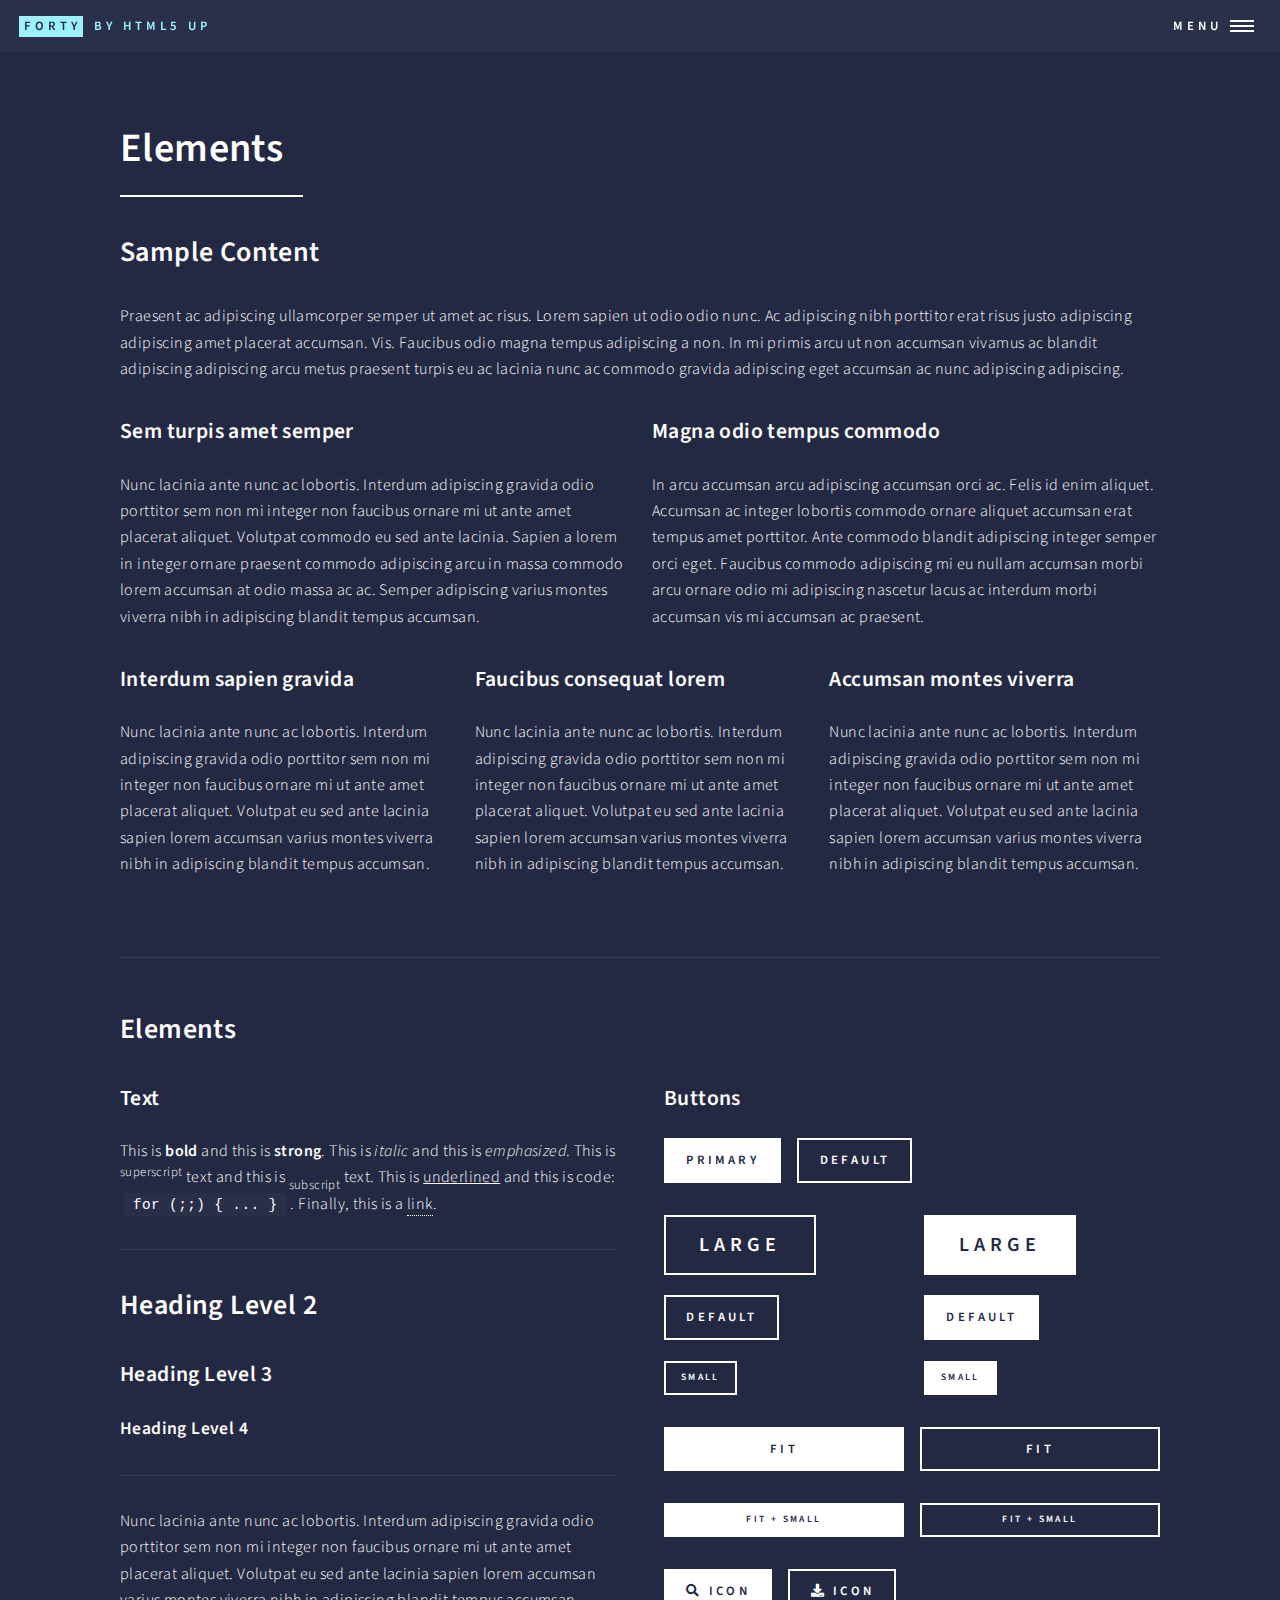
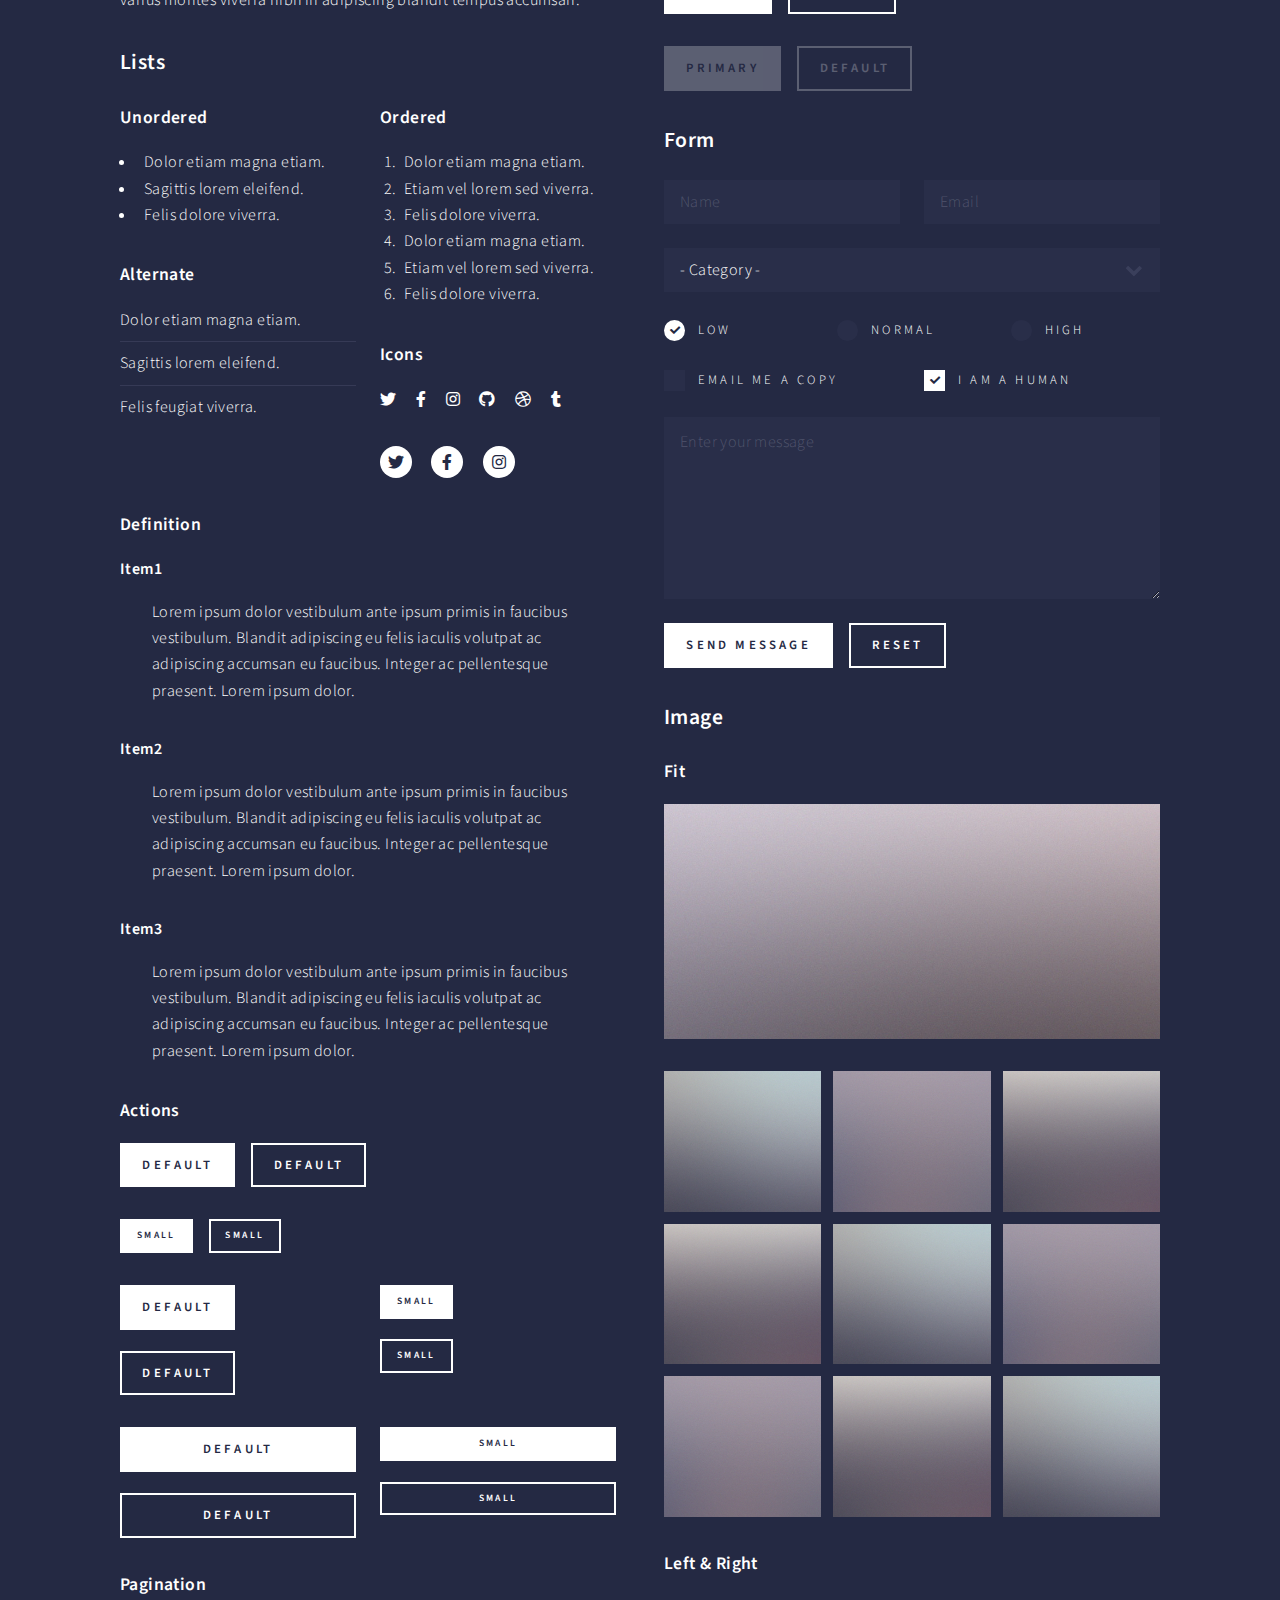
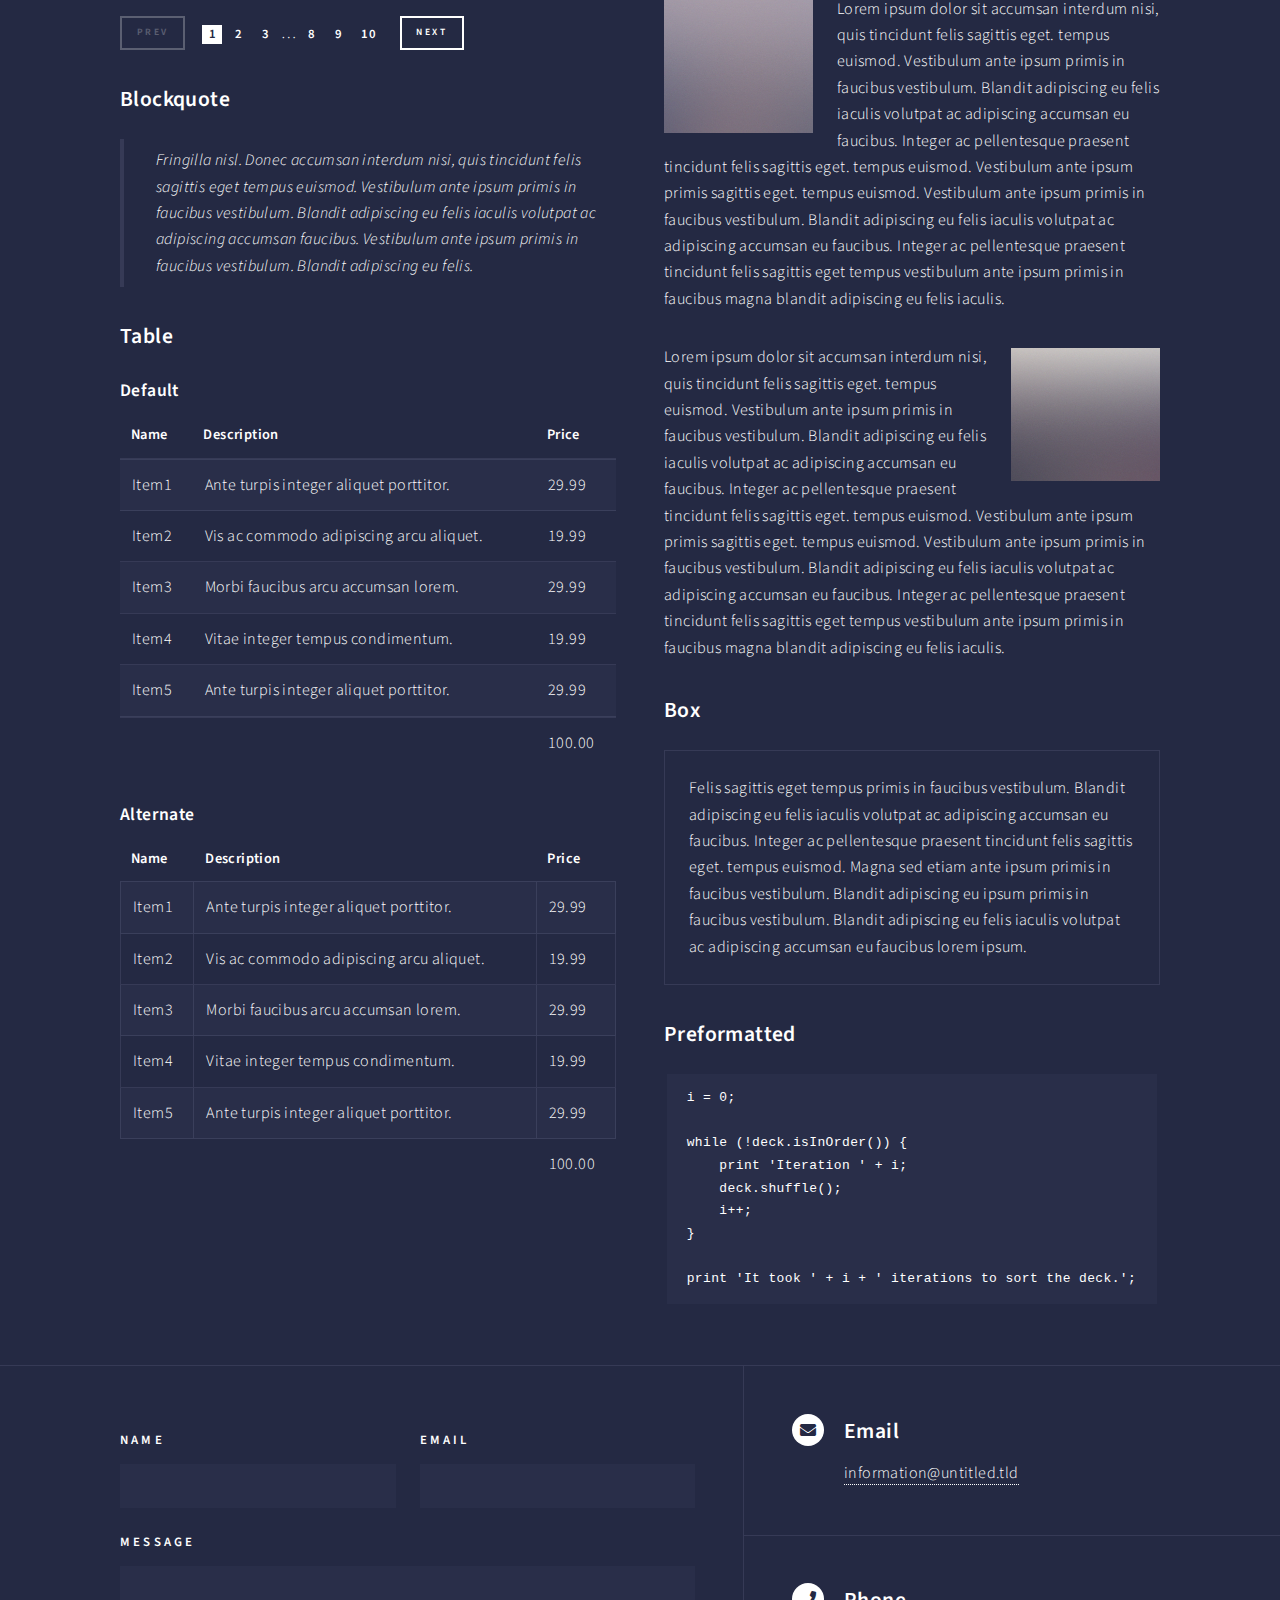
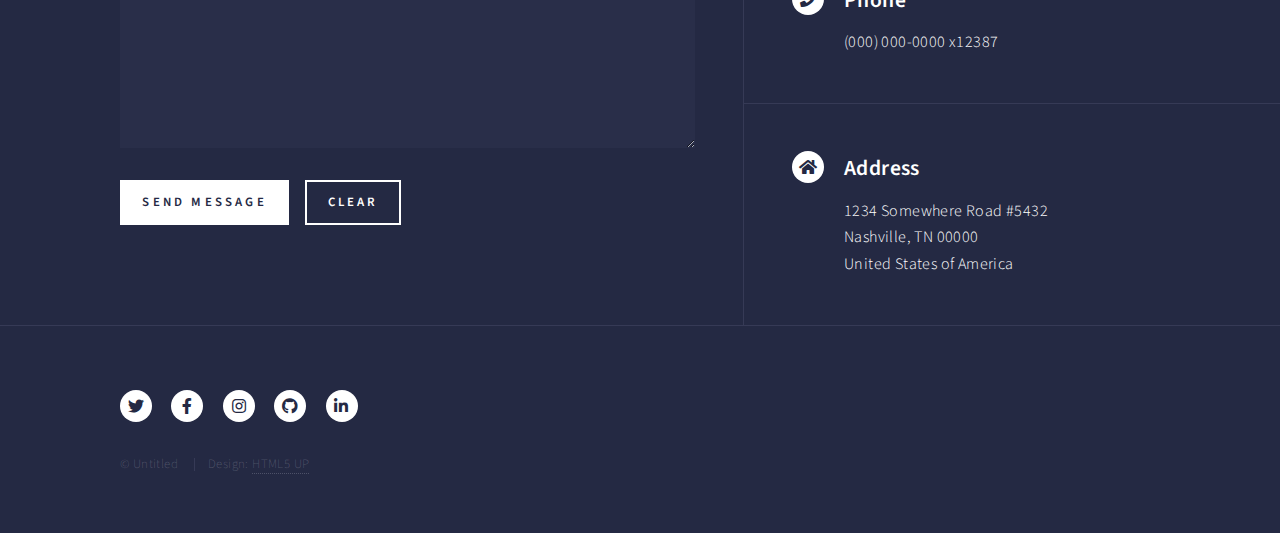
==== commit f9755ca5: "email functionality implemented" ====
--- a/elements.html
+++ b/elements.html
@@ -1,447 +1,673 @@
-<!DOCTYPE HTML>
+<!DOCTYPE html>
 <!--
 	Forty by HTML5 UP
 	html5up.net | @ajlkn
 	Free for personal and commercial use under the CCA 3.0 license (html5up.net/license)
 -->
 <html>
-	<head>
-		<title>Elements - Forty by HTML5 UP</title>
-		<meta charset="utf-8" />
-		<meta name="viewport" content="width=device-width, initial-scale=1, user-scalable=no" />
-		<link rel="stylesheet" href="assets/css/main.css" />
-		<noscript><link rel="stylesheet" href="assets/css/noscript.css" /></noscript>
-	</head>
-	<body class="is-preload">
-
-		<!-- Wrapper -->
-			<div id="wrapper">
-
-				<!-- Header -->
-					<header id="header">
-						<a href="index.html" class="logo"><strong>Forty</strong> <span>by HTML5 UP</span></a>
-						<nav>
-							<a href="#menu">Menu</a>
-						</nav>
-					</header>
-
-				<!-- Menu -->
-					<nav id="menu">
-						<ul class="links">
-							<li><a href="index.html">Home</a></li>
-							<li><a href="landing.html">Landing</a></li>
-							<li><a href="generic.html">Generic</a></li>
-							<li><a href="elements.html">Elements</a></li>
-						</ul>
-						<ul class="actions stacked">
-							<li><a href="#" class="button primary fit">Get Started</a></li>
-							<li><a href="#" class="button fit">Log In</a></li>
-						</ul>
-					</nav>
-
-				<!-- Main -->
-					<div id="main" class="alt">
-
-						<!-- One -->
-							<section id="one">
-								<div class="inner">
-									<header class="major">
-										<h1>Elements</h1>
-									</header>
-
-									<!-- Content -->
-										<h2 id="content">Sample Content</h2>
-										<p>Praesent ac adipiscing ullamcorper semper ut amet ac risus. Lorem sapien ut odio odio nunc. Ac adipiscing nibh porttitor erat risus justo adipiscing adipiscing amet placerat accumsan. Vis. Faucibus odio magna tempus adipiscing a non. In mi primis arcu ut non accumsan vivamus ac blandit adipiscing adipiscing arcu metus praesent turpis eu ac lacinia nunc ac commodo gravida adipiscing eget accumsan ac nunc adipiscing adipiscing.</p>
-										<div class="row">
-											<div class="col-6 col-12-small">
-												<h3>Sem turpis amet semper</h3>
-												<p>Nunc lacinia ante nunc ac lobortis. Interdum adipiscing gravida odio porttitor sem non mi integer non faucibus ornare mi ut ante amet placerat aliquet. Volutpat commodo eu sed ante lacinia. Sapien a lorem in integer ornare praesent commodo adipiscing arcu in massa commodo lorem accumsan at odio massa ac ac. Semper adipiscing varius montes viverra nibh in adipiscing blandit tempus accumsan.</p>
-											</div>
-											<div class="col-6 col-12-small">
-												<h3>Magna odio tempus commodo</h3>
-												<p>In arcu accumsan arcu adipiscing accumsan orci ac. Felis id enim aliquet. Accumsan ac integer lobortis commodo ornare aliquet accumsan erat tempus amet porttitor. Ante commodo blandit adipiscing integer semper orci eget. Faucibus commodo adipiscing mi eu nullam accumsan morbi arcu ornare odio mi adipiscing nascetur lacus ac interdum morbi accumsan vis mi accumsan ac praesent.</p>
-											</div>
-											<!-- Break -->
-											<div class="col-4 col-12-medium">
-												<h3>Interdum sapien gravida</h3>
-												<p>Nunc lacinia ante nunc ac lobortis. Interdum adipiscing gravida odio porttitor sem non mi integer non faucibus ornare mi ut ante amet placerat aliquet. Volutpat eu sed ante lacinia sapien lorem accumsan varius montes viverra nibh in adipiscing blandit tempus accumsan.</p>
-											</div>
-											<div class="col-4 col-12-medium">
-												<h3>Faucibus consequat lorem</h3>
-												<p>Nunc lacinia ante nunc ac lobortis. Interdum adipiscing gravida odio porttitor sem non mi integer non faucibus ornare mi ut ante amet placerat aliquet. Volutpat eu sed ante lacinia sapien lorem accumsan varius montes viverra nibh in adipiscing blandit tempus accumsan.</p>
-											</div>
-											<div class="col-4 col-12-medium">
-												<h3>Accumsan montes viverra</h3>
-												<p>Nunc lacinia ante nunc ac lobortis. Interdum adipiscing gravida odio porttitor sem non mi integer non faucibus ornare mi ut ante amet placerat aliquet. Volutpat eu sed ante lacinia sapien lorem accumsan varius montes viverra nibh in adipiscing blandit tempus accumsan.</p>
-											</div>
-										</div>
-
-									<hr class="major" />
-
-									<!-- Elements -->
-										<h2 id="elements">Elements</h2>
-										<div class="row gtr-200">
-											<div class="col-6 col-12-medium">
-
-												<!-- Text stuff -->
-													<h3>Text</h3>
-													<p>This is <b>bold</b> and this is <strong>strong</strong>. This is <i>italic</i> and this is <em>emphasized</em>.
-													This is <sup>superscript</sup> text and this is <sub>subscript</sub> text.
-													This is <u>underlined</u> and this is code: <code>for (;;) { ... }</code>.
-													Finally, this is a <a href="#">link</a>.</p>
-													<hr />
-													<h2>Heading Level 2</h2>
-													<h3>Heading Level 3</h3>
-													<h4>Heading Level 4</h4>
-													<hr />
-													<p>Nunc lacinia ante nunc ac lobortis. Interdum adipiscing gravida odio porttitor sem non mi integer non faucibus ornare mi ut ante amet placerat aliquet. Volutpat eu sed ante lacinia sapien lorem accumsan varius montes viverra nibh in adipiscing blandit tempus accumsan.</p>
-
-												<!-- Lists -->
-													<h3>Lists</h3>
-													<div class="row">
-														<div class="col-6 col-12-small">
-
-															<h4>Unordered</h4>
-															<ul>
-																<li>Dolor etiam magna etiam.</li>
-																<li>Sagittis lorem eleifend.</li>
-																<li>Felis dolore viverra.</li>
-															</ul>
-
-															<h4>Alternate</h4>
-															<ul class="alt">
-																<li>Dolor etiam magna etiam.</li>
-																<li>Sagittis lorem eleifend.</li>
-																<li>Felis feugiat viverra.</li>
-															</ul>
-
-														</div>
-														<div class="col-6 col-12-small">
-
-															<h4>Ordered</h4>
-															<ol>
-																<li>Dolor etiam magna etiam.</li>
-																<li>Etiam vel lorem sed viverra.</li>
-																<li>Felis dolore viverra.</li>
-																<li>Dolor etiam magna etiam.</li>
-																<li>Etiam vel lorem sed viverra.</li>
-																<li>Felis dolore viverra.</li>
-															</ol>
-
-															<h4>Icons</h4>
-															<ul class="icons">
-																<li><a href="#" class="icon brands fa-twitter"><span class="label">Twitter</span></a></li>
-																<li><a href="#" class="icon brands fa-facebook-f"><span class="label">Facebook</span></a></li>
-																<li><a href="#" class="icon brands fa-instagram"><span class="label">Instagram</span></a></li>
-																<li><a href="#" class="icon brands fa-github"><span class="label">Github</span></a></li>
-																<li><a href="#" class="icon brands fa-dribbble"><span class="label">Dribbble</span></a></li>
-																<li><a href="#" class="icon brands fa-tumblr"><span class="label">Tumblr</span></a></li>
-															</ul>
-															<ul class="icons">
-																<li><a href="#" class="icon brands alt fa-twitter"><span class="label">Twitter</span></a></li>
-																<li><a href="#" class="icon brands alt fa-facebook-f"><span class="label">Facebook</span></a></li>
-																<li><a href="#" class="icon brands alt fa-instagram"><span class="label">Instagram</span></a></li>
-															</ul>
-
-														</div>
-													</div>
-													<h4>Definition</h4>
-													<dl>
-														<dt>Item1</dt>
-														<dd>
-															<p>Lorem ipsum dolor vestibulum ante ipsum primis in faucibus vestibulum. Blandit adipiscing eu felis iaculis volutpat ac adipiscing accumsan eu faucibus. Integer ac pellentesque praesent. Lorem ipsum dolor.</p>
-														</dd>
-														<dt>Item2</dt>
-														<dd>
-															<p>Lorem ipsum dolor vestibulum ante ipsum primis in faucibus vestibulum. Blandit adipiscing eu felis iaculis volutpat ac adipiscing accumsan eu faucibus. Integer ac pellentesque praesent. Lorem ipsum dolor.</p>
-														</dd>
-														<dt>Item3</dt>
-														<dd>
-															<p>Lorem ipsum dolor vestibulum ante ipsum primis in faucibus vestibulum. Blandit adipiscing eu felis iaculis volutpat ac adipiscing accumsan eu faucibus. Integer ac pellentesque praesent. Lorem ipsum dolor.</p>
-														</dd>
-													</dl>
-
-													<h4>Actions</h4>
-													<ul class="actions">
-														<li><a href="#" class="button primary">Default</a></li>
-														<li><a href="#" class="button">Default</a></li>
-													</ul>
-													<ul class="actions small">
-														<li><a href="#" class="button primary small">Small</a></li>
-														<li><a href="#" class="button small">Small</a></li>
-													</ul>
-													<div class="row">
-														<div class="col-6 col-12-small">
-															<ul class="actions stacked">
-																<li><a href="#" class="button primary">Default</a></li>
-																<li><a href="#" class="button">Default</a></li>
-															</ul>
-														</div>
-														<div class="col-6 col-12-small">
-															<ul class="actions stacked">
-																<li><a href="#" class="button primary small">Small</a></li>
-																<li><a href="#" class="button small">Small</a></li>
-															</ul>
-														</div>
-														<div class="col-6 col-12-small">
-															<ul class="actions stacked">
-																<li><a href="#" class="button primary fit">Default</a></li>
-																<li><a href="#" class="button fit">Default</a></li>
-															</ul>
-														</div>
-														<div class="col-6 col-12-small">
-															<ul class="actions stacked">
-																<li><a href="#" class="button primary small fit">Small</a></li>
-																<li><a href="#" class="button small fit">Small</a></li>
-															</ul>
-														</div>
-													</div>
-
-													<h4>Pagination</h4>
-													<ul class="pagination">
-														<li><span class="button small disabled">Prev</span></li>
-														<li><a href="#" class="page active">1</a></li>
-														<li><a href="#" class="page">2</a></li>
-														<li><a href="#" class="page">3</a></li>
-														<li><span>&hellip;</span></li>
-														<li><a href="#" class="page">8</a></li>
-														<li><a href="#" class="page">9</a></li>
-														<li><a href="#" class="page">10</a></li>
-														<li><a href="#" class="button small">Next</a></li>
-													</ul>
-
-												<!-- Blockquote -->
-													<h3>Blockquote</h3>
-													<blockquote>Fringilla nisl. Donec accumsan interdum nisi, quis tincidunt felis sagittis eget tempus euismod. Vestibulum ante ipsum primis in faucibus vestibulum. Blandit adipiscing eu felis iaculis volutpat ac adipiscing accumsan faucibus. Vestibulum ante ipsum primis in faucibus vestibulum. Blandit adipiscing eu felis.</blockquote>
-
-												<!-- Table -->
-													<h3>Table</h3>
-
-													<h4>Default</h4>
-													<div class="table-wrapper">
-														<table>
-															<thead>
-																<tr>
-																	<th>Name</th>
-																	<th>Description</th>
-																	<th>Price</th>
-																</tr>
-															</thead>
-															<tbody>
-																<tr>
-																	<td>Item1</td>
-																	<td>Ante turpis integer aliquet porttitor.</td>
-																	<td>29.99</td>
-																</tr>
-																<tr>
-																	<td>Item2</td>
-																	<td>Vis ac commodo adipiscing arcu aliquet.</td>
-																	<td>19.99</td>
-																</tr>
-																<tr>
-																	<td>Item3</td>
-																	<td> Morbi faucibus arcu accumsan lorem.</td>
-																	<td>29.99</td>
-																</tr>
-																<tr>
-																	<td>Item4</td>
-																	<td>Vitae integer tempus condimentum.</td>
-																	<td>19.99</td>
-																</tr>
-																<tr>
-																	<td>Item5</td>
-																	<td>Ante turpis integer aliquet porttitor.</td>
-																	<td>29.99</td>
-																</tr>
-															</tbody>
-															<tfoot>
-																<tr>
-																	<td colspan="2"></td>
-																	<td>100.00</td>
-																</tr>
-															</tfoot>
-														</table>
-													</div>
-
-													<h4>Alternate</h4>
-													<div class="table-wrapper">
-														<table class="alt">
-															<thead>
-																<tr>
-																	<th>Name</th>
-																	<th>Description</th>
-																	<th>Price</th>
-																</tr>
-															</thead>
-															<tbody>
-																<tr>
-																	<td>Item1</td>
-																	<td>Ante turpis integer aliquet porttitor.</td>
-																	<td>29.99</td>
-																</tr>
-																<tr>
-																	<td>Item2</td>
-																	<td>Vis ac commodo adipiscing arcu aliquet.</td>
-																	<td>19.99</td>
-																</tr>
-																<tr>
-																	<td>Item3</td>
-																	<td> Morbi faucibus arcu accumsan lorem.</td>
-																	<td>29.99</td>
-																</tr>
-																<tr>
-																	<td>Item4</td>
-																	<td>Vitae integer tempus condimentum.</td>
-																	<td>19.99</td>
-																</tr>
-																<tr>
-																	<td>Item5</td>
-																	<td>Ante turpis integer aliquet porttitor.</td>
-																	<td>29.99</td>
-																</tr>
-															</tbody>
-															<tfoot>
-																<tr>
-																	<td colspan="2"></td>
-																	<td>100.00</td>
-																</tr>
-															</tfoot>
-														</table>
-													</div>
-
-											</div>
-											<div class="col-6 col-12-medium">
-
-												<!-- Buttons -->
-													<h3>Buttons</h3>
-													<ul class="actions">
-														<li><a href="#" class="button primary">Primary</a></li>
-														<li><a href="#" class="button">Default</a></li>
-													</ul>
-													<div class="row">
-														<div class="col-6 col-12-xsmall">
-															<ul class="actions stacked">
-																<li><a href="#" class="button large">Large</a></li>
-																<li><a href="#" class="button">Default</a></li>
-																<li><a href="#" class="button small">Small</a></li>
-															</ul>
-														</div>
-														<div class="col-6 col-12-xsmall">
-															<ul class="actions stacked">
-																<li><a href="#" class="button primary large">Large</a></li>
-																<li><a href="#" class="button primary">Default</a></li>
-																<li><a href="#" class="button primary small">Small</a></li>
-															</ul>
-														</div>
-													</div>
-													<ul class="actions fit">
-														<li><a href="#" class="button primary fit">Fit</a></li>
-														<li><a href="#" class="button fit">Fit</a></li>
-													</ul>
-													<ul class="actions fit small">
-														<li><a href="#" class="button primary fit small">Fit + Small</a></li>
-														<li><a href="#" class="button fit small">Fit + Small</a></li>
-													</ul>
-													<ul class="actions">
-														<li><a href="#" class="button primary icon solid fa-search">Icon</a></li>
-														<li><a href="#" class="button icon solid fa-download">Icon</a></li>
-													</ul>
-													<ul class="actions">
-														<li><span class="button primary disabled">Primary</span></li>
-														<li><span class="button disabled">Default</span></li>
-													</ul>
-
-												<!-- Form -->
-													<h3>Form</h3>
-
-													<form method="post" action="#">
-														<div class="row gtr-uniform">
-															<div class="col-6 col-12-xsmall">
-																<input type="text" name="demo-name" id="demo-name" value="" placeholder="Name" />
-															</div>
-															<div class="col-6 col-12-xsmall">
-																<input type="email" name="demo-email" id="demo-email" value="" placeholder="Email" />
-															</div>
-															<!-- Break -->
-															<div class="col-12">
-																<select name="demo-category" id="demo-category">
-																	<option value="">- Category -</option>
-																	<option value="1">Manufacturing</option>
-																	<option value="1">Shipping</option>
-																	<option value="1">Administration</option>
-																	<option value="1">Human Resources</option>
-																</select>
-															</div>
-															<!-- Break -->
-															<div class="col-4 col-12-small">
-																<input type="radio" id="demo-priority-low" name="demo-priority" checked>
-																<label for="demo-priority-low">Low</label>
-															</div>
-															<div class="col-4 col-12-small">
-																<input type="radio" id="demo-priority-normal" name="demo-priority">
-																<label for="demo-priority-normal">Normal</label>
-															</div>
-															<div class="col-4 col-12-small">
-																<input type="radio" id="demo-priority-high" name="demo-priority">
-																<label for="demo-priority-high">High</label>
-															</div>
-															<!-- Break -->
-															<div class="col-6 col-12-small">
-																<input type="checkbox" id="demo-copy" name="demo-copy">
-																<label for="demo-copy">Email me a copy</label>
-															</div>
-															<div class="col-6 col-12-small">
-																<input type="checkbox" id="demo-human" name="demo-human" checked>
-																<label for="demo-human">I am a human</label>
-															</div>
-															<!-- Break -->
-															<div class="col-12">
-																<textarea name="demo-message" id="demo-message" placeholder="Enter your message" rows="6"></textarea>
-															</div>
-															<!-- Break -->
-															<div class="col-12">
-																<ul class="actions">
-																	<li><input type="submit" value="Send Message" class="primary" /></li>
-																	<li><input type="reset" value="Reset" /></li>
-																</ul>
-															</div>
-														</div>
-													</form>
-
-												<!-- Image -->
-													<h3>Image</h3>
-
-													<h4>Fit</h4>
-													<span class="image fit"><img src="images/pic03.jpg" alt="" /></span>
-													<div class="box alt">
-														<div class="row gtr-50 gtr-uniform">
-															<div class="col-4"><span class="image fit"><img src="images/pic08.jpg" alt="" /></span></div>
-															<div class="col-4"><span class="image fit"><img src="images/pic09.jpg" alt="" /></span></div>
-															<div class="col-4"><span class="image fit"><img src="images/pic10.jpg" alt="" /></span></div>
-															<!-- Break -->
-															<div class="col-4"><span class="image fit"><img src="images/pic10.jpg" alt="" /></span></div>
-															<div class="col-4"><span class="image fit"><img src="images/pic08.jpg" alt="" /></span></div>
-															<div class="col-4"><span class="image fit"><img src="images/pic09.jpg" alt="" /></span></div>
-															<!-- Break -->
-															<div class="col-4"><span class="image fit"><img src="images/pic09.jpg" alt="" /></span></div>
-															<div class="col-4"><span class="image fit"><img src="images/pic10.jpg" alt="" /></span></div>
-															<div class="col-4"><span class="image fit"><img src="images/pic08.jpg" alt="" /></span></div>
-														</div>
-													</div>
-
-													<h4>Left &amp; Right</h4>
-													<p><span class="image left"><img src="images/pic09.jpg" alt="" /></span>Lorem ipsum dolor sit accumsan interdum nisi, quis tincidunt felis sagittis eget. tempus euismod. Vestibulum ante ipsum primis in faucibus vestibulum. Blandit adipiscing eu felis iaculis volutpat ac adipiscing accumsan eu faucibus. Integer ac pellentesque praesent tincidunt felis sagittis eget. tempus euismod. Vestibulum ante ipsum primis sagittis eget. tempus euismod. Vestibulum ante ipsum primis in faucibus vestibulum. Blandit adipiscing eu felis iaculis volutpat ac adipiscing accumsan eu faucibus. Integer ac pellentesque praesent tincidunt felis sagittis eget tempus vestibulum ante ipsum primis in faucibus magna blandit adipiscing eu felis iaculis.</p>
-													<p><span class="image right"><img src="images/pic10.jpg" alt="" /></span>Lorem ipsum dolor sit accumsan interdum nisi, quis tincidunt felis sagittis eget. tempus euismod. Vestibulum ante ipsum primis in faucibus vestibulum. Blandit adipiscing eu felis iaculis volutpat ac adipiscing accumsan eu faucibus. Integer ac pellentesque praesent tincidunt felis sagittis eget. tempus euismod. Vestibulum ante ipsum primis sagittis eget. tempus euismod. Vestibulum ante ipsum primis in faucibus vestibulum. Blandit adipiscing eu felis iaculis volutpat ac adipiscing accumsan eu faucibus. Integer ac pellentesque praesent tincidunt felis sagittis eget tempus vestibulum ante ipsum primis in faucibus magna blandit adipiscing eu felis iaculis.</p>
-
-												<!-- Box -->
-													<h3>Box</h3>
-													<div class="box">
-														<p>Felis sagittis eget tempus primis in faucibus vestibulum. Blandit adipiscing eu felis iaculis volutpat ac adipiscing accumsan eu faucibus. Integer ac pellentesque praesent tincidunt felis sagittis eget. tempus euismod. Magna sed etiam ante ipsum primis in faucibus vestibulum. Blandit adipiscing eu ipsum primis in faucibus vestibulum. Blandit adipiscing eu felis iaculis volutpat ac adipiscing accumsan eu faucibus lorem ipsum.</p>
-													</div>
-
-												<!-- Preformatted Code -->
-													<h3>Preformatted</h3>
-													<pre><code>i = 0;
+  <head>
+    <title>Elements - Forty by HTML5 UP</title>
+    <meta charset="utf-8" />
+    <meta
+      name="viewport"
+      content="width=device-width, initial-scale=1, user-scalable=no"
+    />
+    <link rel="stylesheet" href="assets/css/main.css" />
+    <noscript
+      ><link rel="stylesheet" href="assets/css/noscript.css"
+    /></noscript>
+  </head>
+  <body class="is-preload">
+    <!-- Wrapper -->
+    <div id="wrapper">
+      <!-- Header -->
+      <header id="header">
+        <a href="index.html" class="logo"
+          ><strong>Forty</strong> <span>by HTML5 UP</span></a
+        >
+        <nav>
+          <a href="#menu">Menu</a>
+        </nav>
+      </header>
+      <!-- Main -->
+      <div id="main" class="alt">
+        <!-- One -->
+        <section id="one">
+          <div class="inner">
+            <header class="major">
+              <h1>Elements</h1>
+            </header>
+
+            <!-- Content -->
+            <h2 id="content">Sample Content</h2>
+            <p>
+              Praesent ac adipiscing ullamcorper semper ut amet ac risus. Lorem
+              sapien ut odio odio nunc. Ac adipiscing nibh porttitor erat risus
+              justo adipiscing adipiscing amet placerat accumsan. Vis. Faucibus
+              odio magna tempus adipiscing a non. In mi primis arcu ut non
+              accumsan vivamus ac blandit adipiscing adipiscing arcu metus
+              praesent turpis eu ac lacinia nunc ac commodo gravida adipiscing
+              eget accumsan ac nunc adipiscing adipiscing.
+            </p>
+            <div class="row">
+              <div class="col-6 col-12-small">
+                <h3>Sem turpis amet semper</h3>
+                <p>
+                  Nunc lacinia ante nunc ac lobortis. Interdum adipiscing
+                  gravida odio porttitor sem non mi integer non faucibus ornare
+                  mi ut ante amet placerat aliquet. Volutpat commodo eu sed ante
+                  lacinia. Sapien a lorem in integer ornare praesent commodo
+                  adipiscing arcu in massa commodo lorem accumsan at odio massa
+                  ac ac. Semper adipiscing varius montes viverra nibh in
+                  adipiscing blandit tempus accumsan.
+                </p>
+              </div>
+              <div class="col-6 col-12-small">
+                <h3>Magna odio tempus commodo</h3>
+                <p>
+                  In arcu accumsan arcu adipiscing accumsan orci ac. Felis id
+                  enim aliquet. Accumsan ac integer lobortis commodo ornare
+                  aliquet accumsan erat tempus amet porttitor. Ante commodo
+                  blandit adipiscing integer semper orci eget. Faucibus commodo
+                  adipiscing mi eu nullam accumsan morbi arcu ornare odio mi
+                  adipiscing nascetur lacus ac interdum morbi accumsan vis mi
+                  accumsan ac praesent.
+                </p>
+              </div>
+              <!-- Break -->
+              <div class="col-4 col-12-medium">
+                <h3>Interdum sapien gravida</h3>
+                <p>
+                  Nunc lacinia ante nunc ac lobortis. Interdum adipiscing
+                  gravida odio porttitor sem non mi integer non faucibus ornare
+                  mi ut ante amet placerat aliquet. Volutpat eu sed ante lacinia
+                  sapien lorem accumsan varius montes viverra nibh in adipiscing
+                  blandit tempus accumsan.
+                </p>
+              </div>
+              <div class="col-4 col-12-medium">
+                <h3>Faucibus consequat lorem</h3>
+                <p>
+                  Nunc lacinia ante nunc ac lobortis. Interdum adipiscing
+                  gravida odio porttitor sem non mi integer non faucibus ornare
+                  mi ut ante amet placerat aliquet. Volutpat eu sed ante lacinia
+                  sapien lorem accumsan varius montes viverra nibh in adipiscing
+                  blandit tempus accumsan.
+                </p>
+              </div>
+              <div class="col-4 col-12-medium">
+                <h3>Accumsan montes viverra</h3>
+                <p>
+                  Nunc lacinia ante nunc ac lobortis. Interdum adipiscing
+                  gravida odio porttitor sem non mi integer non faucibus ornare
+                  mi ut ante amet placerat aliquet. Volutpat eu sed ante lacinia
+                  sapien lorem accumsan varius montes viverra nibh in adipiscing
+                  blandit tempus accumsan.
+                </p>
+              </div>
+            </div>
+
+            <hr class="major" />
+
+            <!-- Elements -->
+            <h2 id="elements">Elements</h2>
+            <div class="row gtr-200">
+              <div class="col-6 col-12-medium">
+                <!-- Text stuff -->
+                <h3>Text</h3>
+                <p>
+                  This is <b>bold</b> and this is <strong>strong</strong>. This
+                  is <i>italic</i> and this is <em>emphasized</em>. This is
+                  <sup>superscript</sup> text and this is
+                  <sub>subscript</sub> text. This is <u>underlined</u> and this
+                  is code: <code>for (;;) { ... }</code>. Finally, this is a
+                  <a href="#">link</a>.
+                </p>
+                <hr />
+                <h2>Heading Level 2</h2>
+                <h3>Heading Level 3</h3>
+                <h4>Heading Level 4</h4>
+                <hr />
+                <p>
+                  Nunc lacinia ante nunc ac lobortis. Interdum adipiscing
+                  gravida odio porttitor sem non mi integer non faucibus ornare
+                  mi ut ante amet placerat aliquet. Volutpat eu sed ante lacinia
+                  sapien lorem accumsan varius montes viverra nibh in adipiscing
+                  blandit tempus accumsan.
+                </p>
+
+                <!-- Lists -->
+                <h3>Lists</h3>
+                <div class="row">
+                  <div class="col-6 col-12-small">
+                    <h4>Unordered</h4>
+                    <ul>
+                      <li>Dolor etiam magna etiam.</li>
+                      <li>Sagittis lorem eleifend.</li>
+                      <li>Felis dolore viverra.</li>
+                    </ul>
+
+                    <h4>Alternate</h4>
+                    <ul class="alt">
+                      <li>Dolor etiam magna etiam.</li>
+                      <li>Sagittis lorem eleifend.</li>
+                      <li>Felis feugiat viverra.</li>
+                    </ul>
+                  </div>
+                  <div class="col-6 col-12-small">
+                    <h4>Ordered</h4>
+                    <ol>
+                      <li>Dolor etiam magna etiam.</li>
+                      <li>Etiam vel lorem sed viverra.</li>
+                      <li>Felis dolore viverra.</li>
+                      <li>Dolor etiam magna etiam.</li>
+                      <li>Etiam vel lorem sed viverra.</li>
+                      <li>Felis dolore viverra.</li>
+                    </ol>
+
+                    <h4>Icons</h4>
+                    <ul class="icons">
+                      <li>
+                        <a href="#" class="icon brands fa-twitter"
+                          ><span class="label">Twitter</span></a
+                        >
+                      </li>
+                      <li>
+                        <a href="#" class="icon brands fa-facebook-f"
+                          ><span class="label">Facebook</span></a
+                        >
+                      </li>
+                      <li>
+                        <a href="#" class="icon brands fa-instagram"
+                          ><span class="label">Instagram</span></a
+                        >
+                      </li>
+                      <li>
+                        <a href="#" class="icon brands fa-github"
+                          ><span class="label">Github</span></a
+                        >
+                      </li>
+                      <li>
+                        <a href="#" class="icon brands fa-dribbble"
+                          ><span class="label">Dribbble</span></a
+                        >
+                      </li>
+                      <li>
+                        <a href="#" class="icon brands fa-tumblr"
+                          ><span class="label">Tumblr</span></a
+                        >
+                      </li>
+                    </ul>
+                    <ul class="icons">
+                      <li>
+                        <a href="#" class="icon brands alt fa-twitter"
+                          ><span class="label">Twitter</span></a
+                        >
+                      </li>
+                      <li>
+                        <a href="#" class="icon brands alt fa-facebook-f"
+                          ><span class="label">Facebook</span></a
+                        >
+                      </li>
+                      <li>
+                        <a href="#" class="icon brands alt fa-instagram"
+                          ><span class="label">Instagram</span></a
+                        >
+                      </li>
+                    </ul>
+                  </div>
+                </div>
+                <h4>Definition</h4>
+                <dl>
+                  <dt>Item1</dt>
+                  <dd>
+                    <p>
+                      Lorem ipsum dolor vestibulum ante ipsum primis in faucibus
+                      vestibulum. Blandit adipiscing eu felis iaculis volutpat
+                      ac adipiscing accumsan eu faucibus. Integer ac
+                      pellentesque praesent. Lorem ipsum dolor.
+                    </p>
+                  </dd>
+                  <dt>Item2</dt>
+                  <dd>
+                    <p>
+                      Lorem ipsum dolor vestibulum ante ipsum primis in faucibus
+                      vestibulum. Blandit adipiscing eu felis iaculis volutpat
+                      ac adipiscing accumsan eu faucibus. Integer ac
+                      pellentesque praesent. Lorem ipsum dolor.
+                    </p>
+                  </dd>
+                  <dt>Item3</dt>
+                  <dd>
+                    <p>
+                      Lorem ipsum dolor vestibulum ante ipsum primis in faucibus
+                      vestibulum. Blandit adipiscing eu felis iaculis volutpat
+                      ac adipiscing accumsan eu faucibus. Integer ac
+                      pellentesque praesent. Lorem ipsum dolor.
+                    </p>
+                  </dd>
+                </dl>
+
+                <h4>Actions</h4>
+                <ul class="actions">
+                  <li><a href="#" class="button primary">Default</a></li>
+                  <li><a href="#" class="button">Default</a></li>
+                </ul>
+                <ul class="actions small">
+                  <li><a href="#" class="button primary small">Small</a></li>
+                  <li><a href="#" class="button small">Small</a></li>
+                </ul>
+                <div class="row">
+                  <div class="col-6 col-12-small">
+                    <ul class="actions stacked">
+                      <li><a href="#" class="button primary">Default</a></li>
+                      <li><a href="#" class="button">Default</a></li>
+                    </ul>
+                  </div>
+                  <div class="col-6 col-12-small">
+                    <ul class="actions stacked">
+                      <li>
+                        <a href="#" class="button primary small">Small</a>
+                      </li>
+                      <li><a href="#" class="button small">Small</a></li>
+                    </ul>
+                  </div>
+                  <div class="col-6 col-12-small">
+                    <ul class="actions stacked">
+                      <li>
+                        <a href="#" class="button primary fit">Default</a>
+                      </li>
+                      <li><a href="#" class="button fit">Default</a></li>
+                    </ul>
+                  </div>
+                  <div class="col-6 col-12-small">
+                    <ul class="actions stacked">
+                      <li>
+                        <a href="#" class="button primary small fit">Small</a>
+                      </li>
+                      <li><a href="#" class="button small fit">Small</a></li>
+                    </ul>
+                  </div>
+                </div>
+
+                <h4>Pagination</h4>
+                <ul class="pagination">
+                  <li><span class="button small disabled">Prev</span></li>
+                  <li><a href="#" class="page active">1</a></li>
+                  <li><a href="#" class="page">2</a></li>
+                  <li><a href="#" class="page">3</a></li>
+                  <li><span>&hellip;</span></li>
+                  <li><a href="#" class="page">8</a></li>
+                  <li><a href="#" class="page">9</a></li>
+                  <li><a href="#" class="page">10</a></li>
+                  <li><a href="#" class="button small">Next</a></li>
+                </ul>
+
+                <!-- Blockquote -->
+                <h3>Blockquote</h3>
+                <blockquote>
+                  Fringilla nisl. Donec accumsan interdum nisi, quis tincidunt
+                  felis sagittis eget tempus euismod. Vestibulum ante ipsum
+                  primis in faucibus vestibulum. Blandit adipiscing eu felis
+                  iaculis volutpat ac adipiscing accumsan faucibus. Vestibulum
+                  ante ipsum primis in faucibus vestibulum. Blandit adipiscing
+                  eu felis.
+                </blockquote>
+
+                <!-- Table -->
+                <h3>Table</h3>
+
+                <h4>Default</h4>
+                <div class="table-wrapper">
+                  <table>
+                    <thead>
+                      <tr>
+                        <th>Name</th>
+                        <th>Description</th>
+                        <th>Price</th>
+                      </tr>
+                    </thead>
+                    <tbody>
+                      <tr>
+                        <td>Item1</td>
+                        <td>Ante turpis integer aliquet porttitor.</td>
+                        <td>29.99</td>
+                      </tr>
+                      <tr>
+                        <td>Item2</td>
+                        <td>Vis ac commodo adipiscing arcu aliquet.</td>
+                        <td>19.99</td>
+                      </tr>
+                      <tr>
+                        <td>Item3</td>
+                        <td>Morbi faucibus arcu accumsan lorem.</td>
+                        <td>29.99</td>
+                      </tr>
+                      <tr>
+                        <td>Item4</td>
+                        <td>Vitae integer tempus condimentum.</td>
+                        <td>19.99</td>
+                      </tr>
+                      <tr>
+                        <td>Item5</td>
+                        <td>Ante turpis integer aliquet porttitor.</td>
+                        <td>29.99</td>
+                      </tr>
+                    </tbody>
+                    <tfoot>
+                      <tr>
+                        <td colspan="2"></td>
+                        <td>100.00</td>
+                      </tr>
+                    </tfoot>
+                  </table>
+                </div>
+
+                <h4>Alternate</h4>
+                <div class="table-wrapper">
+                  <table class="alt">
+                    <thead>
+                      <tr>
+                        <th>Name</th>
+                        <th>Description</th>
+                        <th>Price</th>
+                      </tr>
+                    </thead>
+                    <tbody>
+                      <tr>
+                        <td>Item1</td>
+                        <td>Ante turpis integer aliquet porttitor.</td>
+                        <td>29.99</td>
+                      </tr>
+                      <tr>
+                        <td>Item2</td>
+                        <td>Vis ac commodo adipiscing arcu aliquet.</td>
+                        <td>19.99</td>
+                      </tr>
+                      <tr>
+                        <td>Item3</td>
+                        <td>Morbi faucibus arcu accumsan lorem.</td>
+                        <td>29.99</td>
+                      </tr>
+                      <tr>
+                        <td>Item4</td>
+                        <td>Vitae integer tempus condimentum.</td>
+                        <td>19.99</td>
+                      </tr>
+                      <tr>
+                        <td>Item5</td>
+                        <td>Ante turpis integer aliquet porttitor.</td>
+                        <td>29.99</td>
+                      </tr>
+                    </tbody>
+                    <tfoot>
+                      <tr>
+                        <td colspan="2"></td>
+                        <td>100.00</td>
+                      </tr>
+                    </tfoot>
+                  </table>
+                </div>
+              </div>
+              <div class="col-6 col-12-medium">
+                <!-- Buttons -->
+                <h3>Buttons</h3>
+                <ul class="actions">
+                  <li><a href="#" class="button primary">Primary</a></li>
+                  <li><a href="#" class="button">Default</a></li>
+                </ul>
+                <div class="row">
+                  <div class="col-6 col-12-xsmall">
+                    <ul class="actions stacked">
+                      <li><a href="#" class="button large">Large</a></li>
+                      <li><a href="#" class="button">Default</a></li>
+                      <li><a href="#" class="button small">Small</a></li>
+                    </ul>
+                  </div>
+                  <div class="col-6 col-12-xsmall">
+                    <ul class="actions stacked">
+                      <li>
+                        <a href="#" class="button primary large">Large</a>
+                      </li>
+                      <li><a href="#" class="button primary">Default</a></li>
+                      <li>
+                        <a href="#" class="button primary small">Small</a>
+                      </li>
+                    </ul>
+                  </div>
+                </div>
+                <ul class="actions fit">
+                  <li><a href="#" class="button primary fit">Fit</a></li>
+                  <li><a href="#" class="button fit">Fit</a></li>
+                </ul>
+                <ul class="actions fit small">
+                  <li>
+                    <a href="#" class="button primary fit small">Fit + Small</a>
+                  </li>
+                  <li><a href="#" class="button fit small">Fit + Small</a></li>
+                </ul>
+                <ul class="actions">
+                  <li>
+                    <a href="#" class="button primary icon solid fa-search"
+                      >Icon</a
+                    >
+                  </li>
+                  <li>
+                    <a href="#" class="button icon solid fa-download">Icon</a>
+                  </li>
+                </ul>
+                <ul class="actions">
+                  <li><span class="button primary disabled">Primary</span></li>
+                  <li><span class="button disabled">Default</span></li>
+                </ul>
+
+                <!-- Form -->
+                <h3>Form</h3>
+
+                <form method="post" action="#">
+                  <div class="row gtr-uniform">
+                    <div class="col-6 col-12-xsmall">
+                      <input
+                        type="text"
+                        name="demo-name"
+                        id="demo-name"
+                        value=""
+                        placeholder="Name"
+                      />
+                    </div>
+                    <div class="col-6 col-12-xsmall">
+                      <input
+                        type="email"
+                        name="demo-email"
+                        id="demo-email"
+                        value=""
+                        placeholder="Email"
+                      />
+                    </div>
+                    <!-- Break -->
+                    <div class="col-12">
+                      <select name="demo-category" id="demo-category">
+                        <option value="">- Category -</option>
+                        <option value="1">Manufacturing</option>
+                        <option value="1">Shipping</option>
+                        <option value="1">Administration</option>
+                        <option value="1">Human Resources</option>
+                      </select>
+                    </div>
+                    <!-- Break -->
+                    <div class="col-4 col-12-small">
+                      <input
+                        type="radio"
+                        id="demo-priority-low"
+                        name="demo-priority"
+                        checked
+                      />
+                      <label for="demo-priority-low">Low</label>
+                    </div>
+                    <div class="col-4 col-12-small">
+                      <input
+                        type="radio"
+                        id="demo-priority-normal"
+                        name="demo-priority"
+                      />
+                      <label for="demo-priority-normal">Normal</label>
+                    </div>
+                    <div class="col-4 col-12-small">
+                      <input
+                        type="radio"
+                        id="demo-priority-high"
+                        name="demo-priority"
+                      />
+                      <label for="demo-priority-high">High</label>
+                    </div>
+                    <!-- Break -->
+                    <div class="col-6 col-12-small">
+                      <input type="checkbox" id="demo-copy" name="demo-copy" />
+                      <label for="demo-copy">Email me a copy</label>
+                    </div>
+                    <div class="col-6 col-12-small">
+                      <input
+                        type="checkbox"
+                        id="demo-human"
+                        name="demo-human"
+                        checked
+                      />
+                      <label for="demo-human">I am a human</label>
+                    </div>
+                    <!-- Break -->
+                    <div class="col-12">
+                      <textarea
+                        name="demo-message"
+                        id="demo-message"
+                        placeholder="Enter your message"
+                        rows="6"
+                      ></textarea>
+                    </div>
+                    <!-- Break -->
+                    <div class="col-12">
+                      <ul class="actions">
+                        <li>
+                          <input
+                            type="submit"
+                            value="Send Message"
+                            class="primary"
+                          />
+                        </li>
+                        <li><input type="reset" value="Reset" /></li>
+                      </ul>
+                    </div>
+                  </div>
+                </form>
+
+                <!-- Image -->
+                <h3>Image</h3>
+
+                <h4>Fit</h4>
+                <span class="image fit"
+                  ><img src="images/pic03.jpg" alt=""
+                /></span>
+                <div class="box alt">
+                  <div class="row gtr-50 gtr-uniform">
+                    <div class="col-4">
+                      <span class="image fit"
+                        ><img src="images/pic08.jpg" alt=""
+                      /></span>
+                    </div>
+                    <div class="col-4">
+                      <span class="image fit"
+                        ><img src="images/pic09.jpg" alt=""
+                      /></span>
+                    </div>
+                    <div class="col-4">
+                      <span class="image fit"
+                        ><img src="images/pic10.jpg" alt=""
+                      /></span>
+                    </div>
+                    <!-- Break -->
+                    <div class="col-4">
+                      <span class="image fit"
+                        ><img src="images/pic10.jpg" alt=""
+                      /></span>
+                    </div>
+                    <div class="col-4">
+                      <span class="image fit"
+                        ><img src="images/pic08.jpg" alt=""
+                      /></span>
+                    </div>
+                    <div class="col-4">
+                      <span class="image fit"
+                        ><img src="images/pic09.jpg" alt=""
+                      /></span>
+                    </div>
+                    <!-- Break -->
+                    <div class="col-4">
+                      <span class="image fit"
+                        ><img src="images/pic09.jpg" alt=""
+                      /></span>
+                    </div>
+                    <div class="col-4">
+                      <span class="image fit"
+                        ><img src="images/pic10.jpg" alt=""
+                      /></span>
+                    </div>
+                    <div class="col-4">
+                      <span class="image fit"
+                        ><img src="images/pic08.jpg" alt=""
+                      /></span>
+                    </div>
+                  </div>
+                </div>
+
+                <h4>Left &amp; Right</h4>
+                <p>
+                  <span class="image left"
+                    ><img src="images/pic09.jpg" alt="" /></span
+                  >Lorem ipsum dolor sit accumsan interdum nisi, quis tincidunt
+                  felis sagittis eget. tempus euismod. Vestibulum ante ipsum
+                  primis in faucibus vestibulum. Blandit adipiscing eu felis
+                  iaculis volutpat ac adipiscing accumsan eu faucibus. Integer
+                  ac pellentesque praesent tincidunt felis sagittis eget. tempus
+                  euismod. Vestibulum ante ipsum primis sagittis eget. tempus
+                  euismod. Vestibulum ante ipsum primis in faucibus vestibulum.
+                  Blandit adipiscing eu felis iaculis volutpat ac adipiscing
+                  accumsan eu faucibus. Integer ac pellentesque praesent
+                  tincidunt felis sagittis eget tempus vestibulum ante ipsum
+                  primis in faucibus magna blandit adipiscing eu felis iaculis.
+                </p>
+                <p>
+                  <span class="image right"
+                    ><img src="images/pic10.jpg" alt="" /></span
+                  >Lorem ipsum dolor sit accumsan interdum nisi, quis tincidunt
+                  felis sagittis eget. tempus euismod. Vestibulum ante ipsum
+                  primis in faucibus vestibulum. Blandit adipiscing eu felis
+                  iaculis volutpat ac adipiscing accumsan eu faucibus. Integer
+                  ac pellentesque praesent tincidunt felis sagittis eget. tempus
+                  euismod. Vestibulum ante ipsum primis sagittis eget. tempus
+                  euismod. Vestibulum ante ipsum primis in faucibus vestibulum.
+                  Blandit adipiscing eu felis iaculis volutpat ac adipiscing
+                  accumsan eu faucibus. Integer ac pellentesque praesent
+                  tincidunt felis sagittis eget tempus vestibulum ante ipsum
+                  primis in faucibus magna blandit adipiscing eu felis iaculis.
+                </p>
+
+                <!-- Box -->
+                <h3>Box</h3>
+                <div class="box">
+                  <p>
+                    Felis sagittis eget tempus primis in faucibus vestibulum.
+                    Blandit adipiscing eu felis iaculis volutpat ac adipiscing
+                    accumsan eu faucibus. Integer ac pellentesque praesent
+                    tincidunt felis sagittis eget. tempus euismod. Magna sed
+                    etiam ante ipsum primis in faucibus vestibulum. Blandit
+                    adipiscing eu ipsum primis in faucibus vestibulum. Blandit
+                    adipiscing eu felis iaculis volutpat ac adipiscing accumsan
+                    eu faucibus lorem ipsum.
+                  </p>
+                </div>
+
+                <!-- Preformatted Code -->
+                <h3>Preformatted</h3>
+                <pre><code>i = 0;
 
 while (!deck.isInOrder()) {
     print 'Iteration ' + i;
@@ -451,94 +677,114 @@
 
 print 'It took ' + i + ' iterations to sort the deck.';
 </code></pre>
-
-											</div>
-										</div>
-
-								</div>
-							</section>
-
-					</div>
-
-				<!-- Contact -->
-					<section id="contact">
-						<div class="inner">
-							<section>
-								<form method="post" action="#">
-									<div class="fields">
-										<div class="field half">
-											<label for="name">Name</label>
-											<input type="text" name="name" id="name" />
-										</div>
-										<div class="field half">
-											<label for="email">Email</label>
-											<input type="text" name="email" id="email" />
-										</div>
-										<div class="field">
-											<label for="message">Message</label>
-											<textarea name="message" id="message" rows="6"></textarea>
-										</div>
-									</div>
-									<ul class="actions">
-										<li><input type="submit" value="Send Message" class="primary" /></li>
-										<li><input type="reset" value="Clear" /></li>
-									</ul>
-								</form>
-							</section>
-							<section class="split">
-								<section>
-									<div class="contact-method">
-										<span class="icon solid alt fa-envelope"></span>
-										<h3>Email</h3>
-										<a href="#">information@untitled.tld</a>
-									</div>
-								</section>
-								<section>
-									<div class="contact-method">
-										<span class="icon solid alt fa-phone"></span>
-										<h3>Phone</h3>
-										<span>(000) 000-0000 x12387</span>
-									</div>
-								</section>
-								<section>
-									<div class="contact-method">
-										<span class="icon solid alt fa-home"></span>
-										<h3>Address</h3>
-										<span>1234 Somewhere Road #5432<br />
-										Nashville, TN 00000<br />
-										United States of America</span>
-									</div>
-								</section>
-							</section>
-						</div>
-					</section>
-
-				<!-- Footer -->
-					<footer id="footer">
-						<div class="inner">
-							<ul class="icons">
-								<li><a href="#" class="icon brands alt fa-twitter"><span class="label">Twitter</span></a></li>
-								<li><a href="#" class="icon brands alt fa-facebook-f"><span class="label">Facebook</span></a></li>
-								<li><a href="#" class="icon brands alt fa-instagram"><span class="label">Instagram</span></a></li>
-								<li><a href="#" class="icon brands alt fa-github"><span class="label">GitHub</span></a></li>
-								<li><a href="#" class="icon brands alt fa-linkedin-in"><span class="label">LinkedIn</span></a></li>
-							</ul>
-							<ul class="copyright">
-								<li>&copy; Untitled</li><li>Design: <a href="https://html5up.net">HTML5 UP</a></li>
-							</ul>
-						</div>
-					</footer>
-
-			</div>
-
-		<!-- Scripts -->
-			<script src="assets/js/jquery.min.js"></script>
-			<script src="assets/js/jquery.scrolly.min.js"></script>
-			<script src="assets/js/jquery.scrollex.min.js"></script>
-			<script src="assets/js/browser.min.js"></script>
-			<script src="assets/js/breakpoints.min.js"></script>
-			<script src="assets/js/util.js"></script>
-			<script src="assets/js/main.js"></script>
-
-	</body>
-</html>+              </div>
+            </div>
+          </div>
+        </section>
+      </div>
+
+      <!-- Contact -->
+      <section id="contact">
+        <div class="inner">
+          <section>
+            <form method="post" action="#">
+              <div class="fields">
+                <div class="field half">
+                  <label for="name">Name</label>
+                  <input type="text" name="name" id="name" />
+                </div>
+                <div class="field half">
+                  <label for="email">Email</label>
+                  <input type="text" name="email" id="email" />
+                </div>
+                <div class="field">
+                  <label for="message">Message</label>
+                  <textarea name="message" id="message" rows="6"></textarea>
+                </div>
+              </div>
+              <ul class="actions">
+                <li>
+                  <input type="submit" value="Send Message" class="primary" />
+                </li>
+                <li><input type="reset" value="Clear" /></li>
+              </ul>
+            </form>
+          </section>
+          <section class="split">
+            <section>
+              <div class="contact-method">
+                <span class="icon solid alt fa-envelope"></span>
+                <h3>Email</h3>
+                <a href="#">information@untitled.tld</a>
+              </div>
+            </section>
+            <section>
+              <div class="contact-method">
+                <span class="icon solid alt fa-phone"></span>
+                <h3>Phone</h3>
+                <span>(000) 000-0000 x12387</span>
+              </div>
+            </section>
+            <section>
+              <div class="contact-method">
+                <span class="icon solid alt fa-home"></span>
+                <h3>Address</h3>
+                <span
+                  >1234 Somewhere Road #5432<br />
+                  Nashville, TN 00000<br />
+                  United States of America</span
+                >
+              </div>
+            </section>
+          </section>
+        </div>
+      </section>
+
+      <!-- Footer -->
+      <footer id="footer">
+        <div class="inner">
+          <ul class="icons">
+            <li>
+              <a href="#" class="icon brands alt fa-twitter"
+                ><span class="label">Twitter</span></a
+              >
+            </li>
+            <li>
+              <a href="#" class="icon brands alt fa-facebook-f"
+                ><span class="label">Facebook</span></a
+              >
+            </li>
+            <li>
+              <a href="#" class="icon brands alt fa-instagram"
+                ><span class="label">Instagram</span></a
+              >
+            </li>
+            <li>
+              <a href="#" class="icon brands alt fa-github"
+                ><span class="label">GitHub</span></a
+              >
+            </li>
+            <li>
+              <a href="#" class="icon brands alt fa-linkedin-in"
+                ><span class="label">LinkedIn</span></a
+              >
+            </li>
+          </ul>
+          <ul class="copyright">
+            <li>&copy; Untitled</li>
+            <li>Design: <a href="https://html5up.net">HTML5 UP</a></li>
+          </ul>
+        </div>
+      </footer>
+    </div>
+
+    <!-- Scripts -->
+    <script src="assets/js/jquery.min.js"></script>
+    <script src="assets/js/jquery.scrolly.min.js"></script>
+    <script src="assets/js/jquery.scrollex.min.js"></script>
+    <script src="assets/js/browser.min.js"></script>
+    <script src="assets/js/breakpoints.min.js"></script>
+    <script src="assets/js/util.js"></script>
+    <script src="assets/js/main.js"></script>
+  </body>
+</html>
